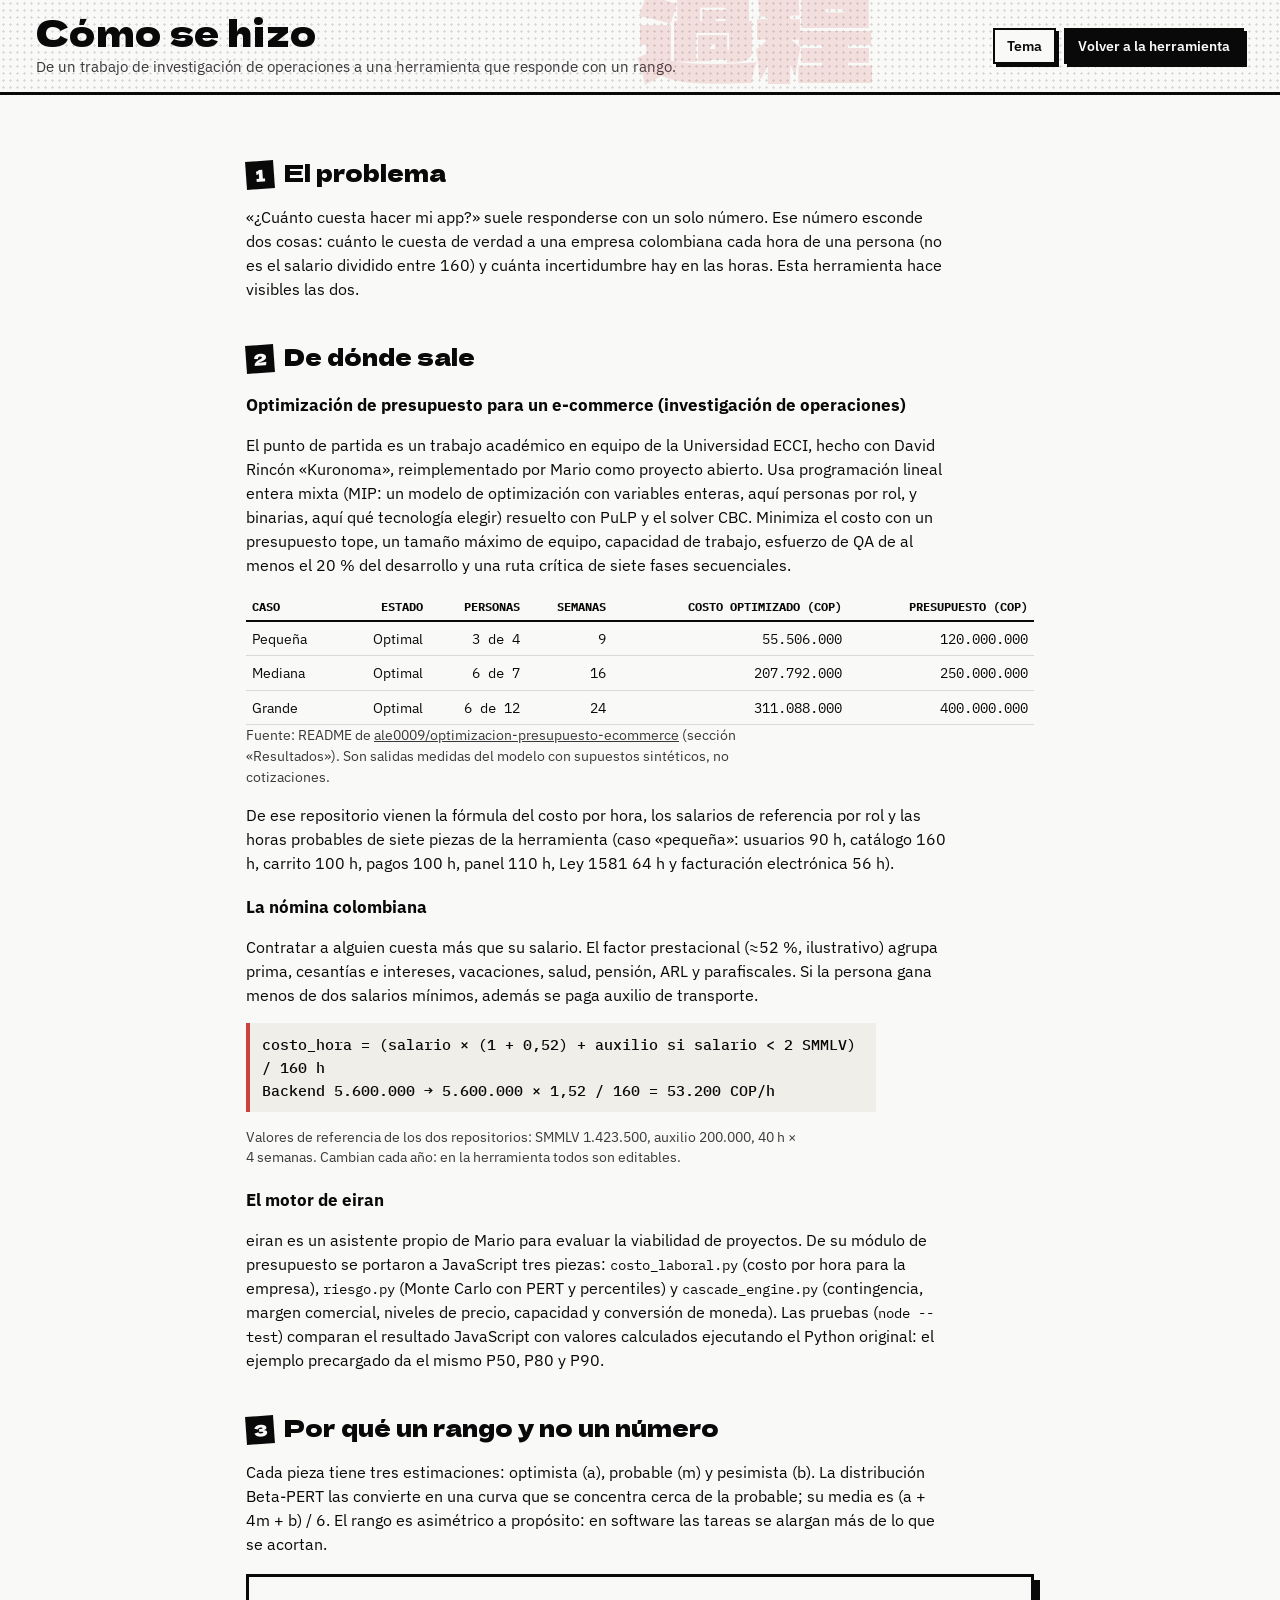
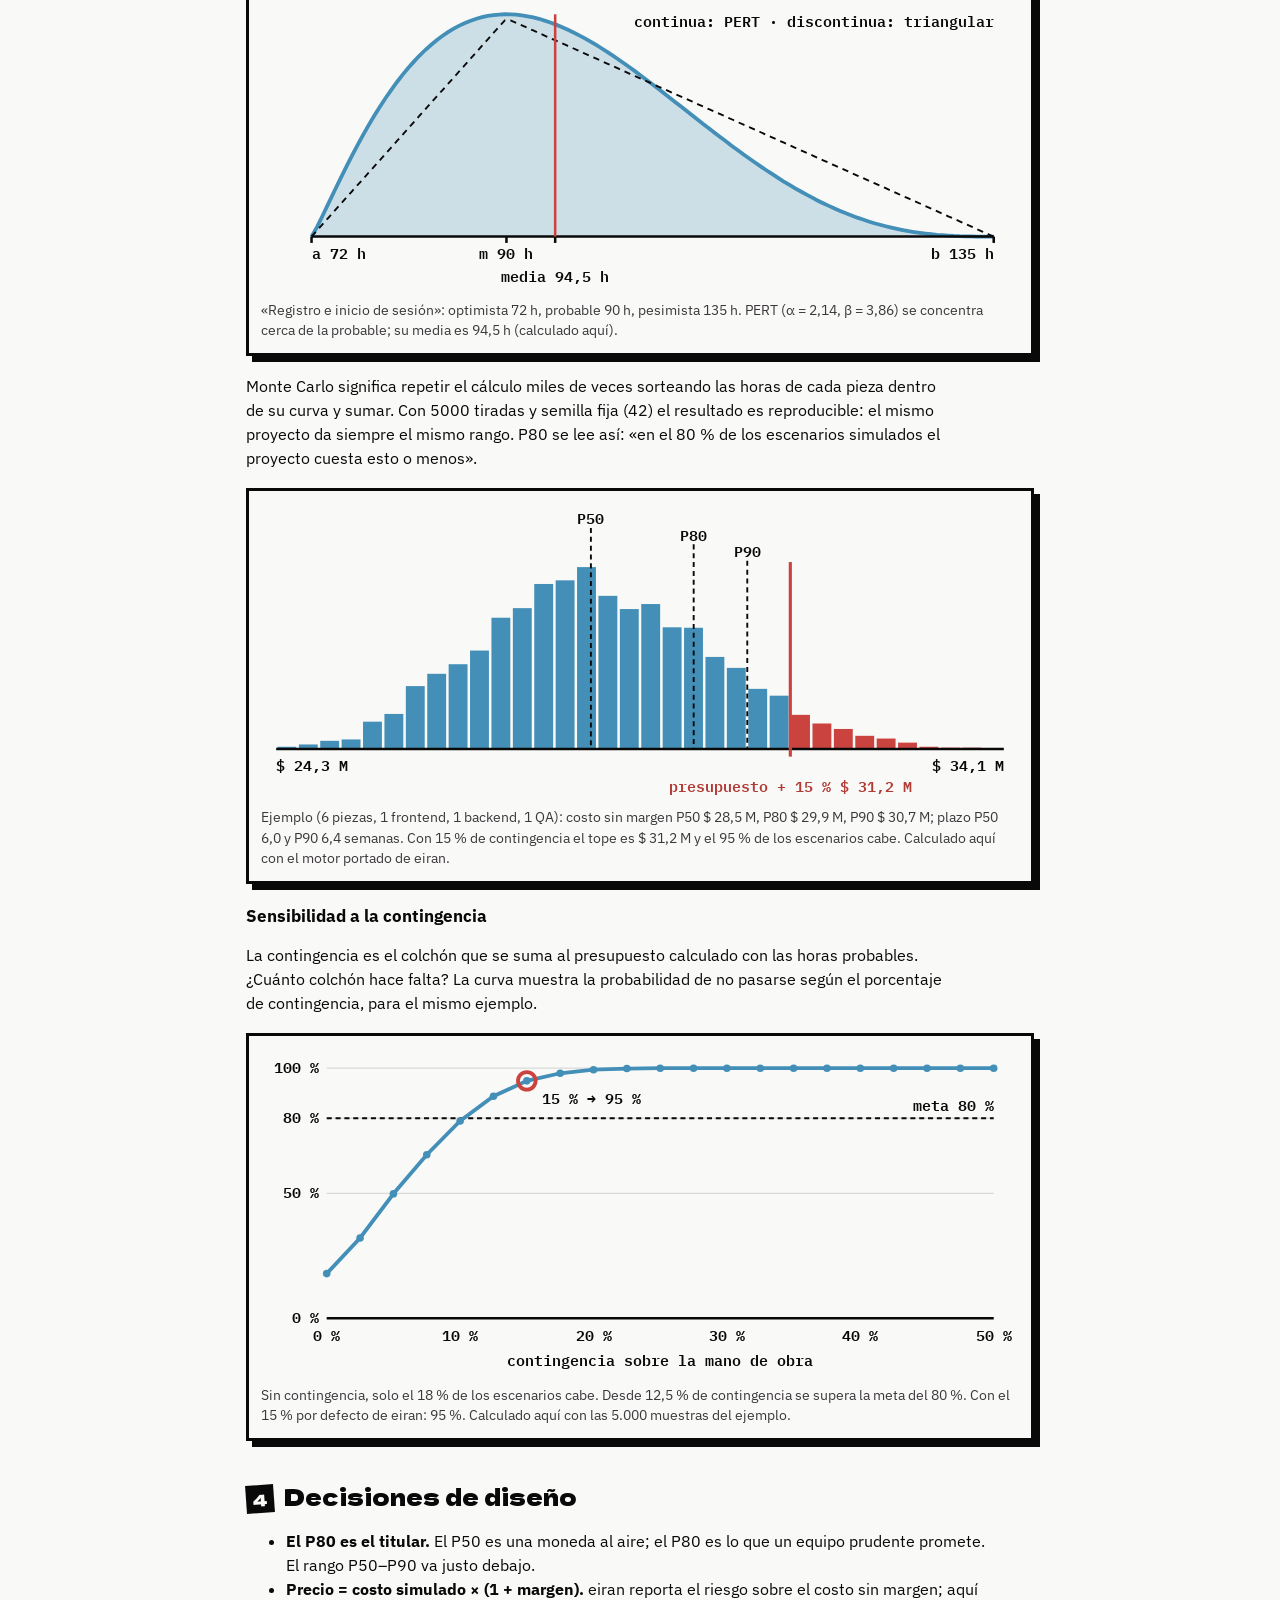
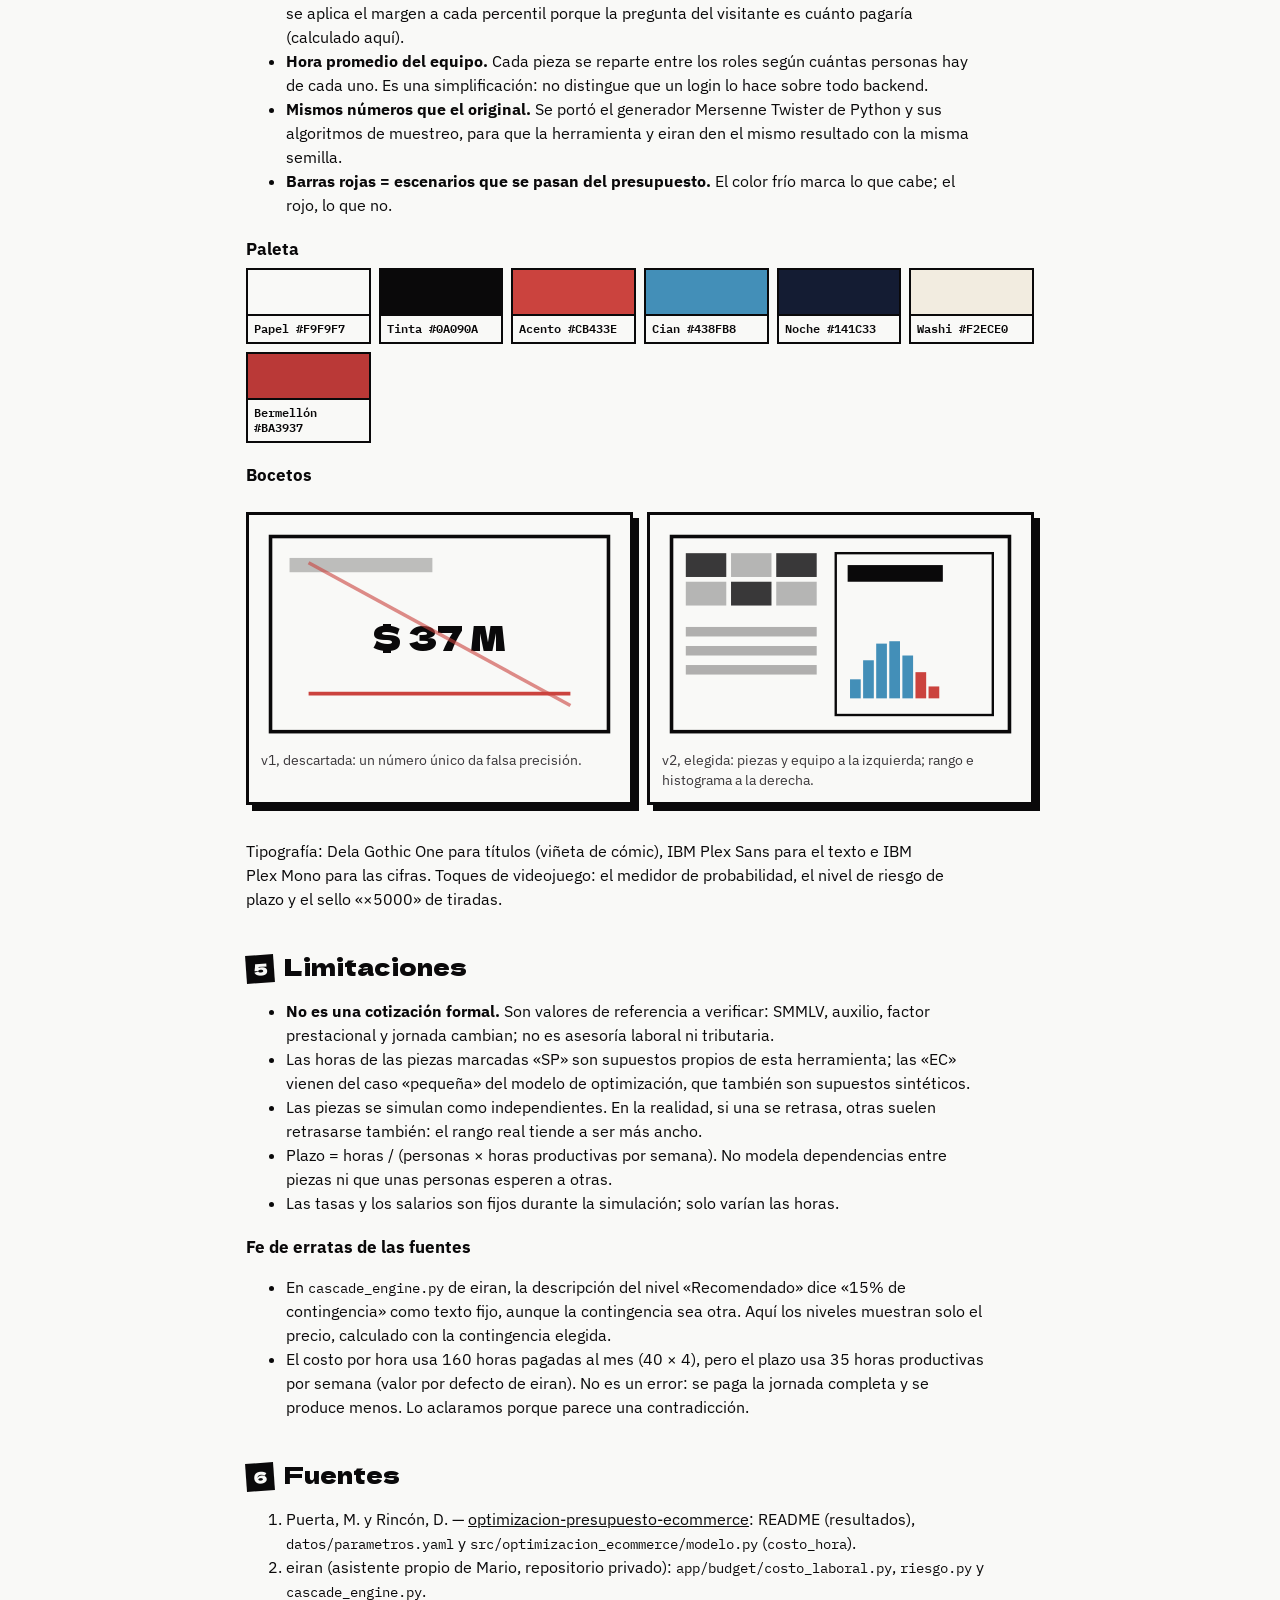
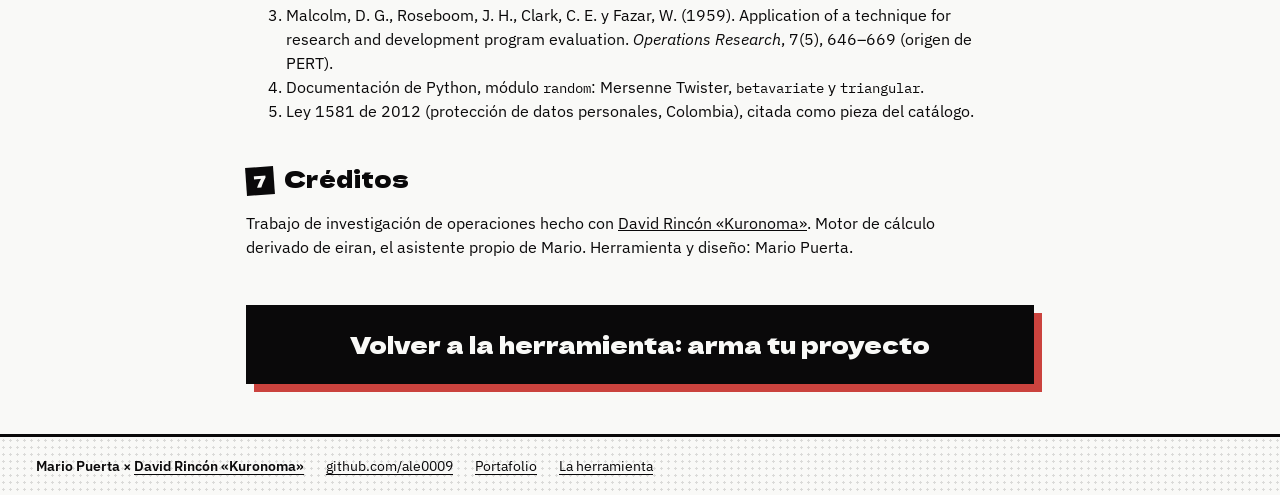
==== proceso/index.html @ eedc2498 "Cotizador de software: rango de costo y plazo con Monte Carlo PERT Herramienta estática (/) y página" ====
<!doctype html>
<html lang="es">
<head>
  <meta charset="utf-8">
  <meta name="viewport" content="width=device-width, initial-scale=1">
  <title>Cómo se hizo · ¿Cuánto cuesta tu software?</title>
  <meta name="description" content="El proceso detrás del cotizador: optimización de presupuesto con PuLP, nómina colombiana, Monte Carlo con PERT, decisiones de diseño y limitaciones.">
  <meta name="color-scheme" content="light dark">
  <link rel="icon" href="data:image/svg+xml,%3Csvg xmlns='http://www.w3.org/2000/svg' viewBox='0 0 32 32'%3E%3Crect width='32' height='32' fill='%230A090A'/%3E%3Ctext x='16' y='24' font-size='22' text-anchor='middle' fill='%23CB433E' font-family='sans-serif'%3E%24%3C/text%3E%3C/svg%3E">
  <link rel="preconnect" href="https://fonts.googleapis.com">
  <link rel="preconnect" href="https://fonts.gstatic.com" crossorigin>
  <link href="https://fonts.googleapis.com/css2?family=Dela+Gothic+One&family=IBM+Plex+Mono:wght@400;500;600;700&family=IBM+Plex+Sans:wght@400;600;700&display=swap" rel="stylesheet">
  <link rel="stylesheet" href="../css/estilo.css">
  <script>
    try { const t = localStorage.getItem('cotizador-tema'); if (t) document.documentElement.dataset.theme = t; } catch (e) {}
  </script>
</head>
<body>
  <header class="cabecera trama">
    <span class="kanji" aria-hidden="true">過程</span>
    <div class="marca">
      <h1>Cómo se hizo</h1>
      <p>De un trabajo de investigación de operaciones a una herramienta que responde con un rango.</p>
    </div>
    <div class="acciones">
      <button type="button" class="boton" id="tema" aria-label="Cambiar tema claro u oscuro">Tema</button>
      <a class="boton primario" href="../">Volver a la herramienta</a>
    </div>
  </header>

  <main class="lectura">
    <section aria-labelledby="h-problema">
      <h2 id="h-problema"><span class="paso-num">1</span> El problema</h2>
      <p>«¿Cuánto cuesta hacer mi app?» suele responderse con un solo número. Ese número esconde dos cosas: cuánto le cuesta de verdad a una empresa colombiana cada hora de una persona (no es el salario dividido entre 160) y cuánta incertidumbre hay en las horas. Esta herramienta hace visibles las dos.</p>
    </section>

    <section aria-labelledby="h-origen">
      <h2 id="h-origen"><span class="paso-num">2</span> De dónde sale</h2>
      <h3>Optimización de presupuesto para un e-commerce (investigación de operaciones)</h3>
      <p>El punto de partida es un trabajo académico en equipo de la Universidad ECCI, hecho con David Rincón «Kuronoma», reimplementado por Mario como proyecto abierto. Usa programación lineal entera mixta (MIP: un modelo de optimización con variables enteras, aquí personas por rol, y binarias, aquí qué tecnología elegir) resuelto con PuLP y el solver CBC. Minimiza el costo con un presupuesto tope, un tamaño máximo de equipo, capacidad de trabajo, esfuerzo de QA de al menos el 20 % del desarrollo y una ruta crítica de siete fases secuenciales.</p>
      <div class="tabla-scroll">
        <table class="cifras">
          <caption class="solo-lector">Resultados del modelo de optimización según su README</caption>
          <thead><tr><th scope="col">Caso</th><th scope="col">Estado</th><th scope="col">Personas</th><th scope="col">Semanas</th><th scope="col">Costo optimizado (COP)</th><th scope="col">Presupuesto (COP)</th></tr></thead>
          <tbody>
            <tr><td>Pequeña</td><td>Optimal</td><td class="num">3 de 4</td><td class="num">9</td><td class="num">55.506.000</td><td class="num">120.000.000</td></tr>
            <tr><td>Mediana</td><td>Optimal</td><td class="num">6 de 7</td><td class="num">16</td><td class="num">207.792.000</td><td class="num">250.000.000</td></tr>
            <tr><td>Grande</td><td>Optimal</td><td class="num">6 de 12</td><td class="num">24</td><td class="num">311.088.000</td><td class="num">400.000.000</td></tr>
          </tbody>
        </table>
      </div>
      <p class="ayuda">Fuente: README de <a href="https://github.com/ale0009/optimizacion-presupuesto-ecommerce">ale0009/optimizacion-presupuesto-ecommerce</a> (sección «Resultados»). Son salidas medidas del modelo con supuestos sintéticos, no cotizaciones.</p>
      <p>De ese repositorio vienen la fórmula del costo por hora, los salarios de referencia por rol y las horas probables de siete piezas de la herramienta (caso «pequeña»: usuarios 90 h, catálogo 160 h, carrito 100 h, pagos 100 h, panel 110 h, Ley 1581 64 h y facturación electrónica 56 h).</p>

      <h3>La nómina colombiana</h3>
      <p>Contratar a alguien cuesta más que su salario. El factor prestacional (≈52 %, ilustrativo) agrupa prima, cesantías e intereses, vacaciones, salud, pensión, ARL y parafiscales. Si la persona gana menos de dos salarios mínimos, además se paga auxilio de transporte.</p>
      <p class="formula">costo_hora = (salario × (1 + 0,52) + auxilio si salario &lt; 2 SMMLV) / 160 h<br>Backend 5.600.000 → 5.600.000 × 1,52 / 160 = 53.200 COP/h</p>
      <p class="ayuda">Valores de referencia de los dos repositorios: SMMLV 1.423.500, auxilio 200.000, 40 h × 4 semanas. Cambian cada año: en la herramienta todos son editables.</p>

      <h3>El motor de eiran</h3>
      <p>eiran es un asistente propio de Mario para evaluar la viabilidad de proyectos. De su módulo de presupuesto se portaron a JavaScript tres piezas: <code>costo_laboral.py</code> (costo por hora para la empresa), <code>riesgo.py</code> (Monte Carlo con PERT y percentiles) y <code>cascade_engine.py</code> (contingencia, margen comercial, niveles de precio, capacidad y conversión de moneda). Las pruebas (<code>node --test</code>) comparan el resultado JavaScript con valores calculados ejecutando el Python original: el ejemplo precargado da el mismo P50, P80 y P90.</p>
    </section>

    <section aria-labelledby="h-metodo">
      <h2 id="h-metodo"><span class="paso-num">3</span> Por qué un rango y no un número</h2>
      <p>Cada pieza tiene tres estimaciones: optimista (a), probable (m) y pesimista (b). La distribución Beta-PERT las convierte en una curva que se concentra cerca de la probable; su media es (a + 4m + b) / 6. El rango es asimétrico a propósito: en software las tareas se alargan más de lo que se acortan.</p>
      <figure>
        <svg id="g-pert" viewBox="0 0 600 240" role="img" aria-labelledby="g-pert-t g-pert-d"><title id="g-pert-t">Curva PERT y triangular de una pieza</title><desc id="g-pert-d">Curva de probabilidad de las horas de la pieza de registro e inicio de sesión.</desc></svg>
        <figcaption id="c-pert">Una pieza, tres estimaciones, una curva.</figcaption>
      </figure>
      <p>Monte Carlo significa repetir el cálculo miles de veces sorteando las horas de cada pieza dentro de su curva y sumar. Con 5000 tiradas y semilla fija (42) el resultado es reproducible: el mismo proyecto da siempre el mismo rango. P80 se lee así: «en el 80 % de los escenarios simulados el proyecto cuesta esto o menos».</p>
      <figure>
        <svg id="g-histo" class="histo" viewBox="0 0 600 230" role="img" aria-labelledby="g-histo-t g-histo-d"><title id="g-histo-t">Distribución del costo del ejemplo</title><desc id="g-histo-d">Histograma del costo simulado del ejemplo precargado.</desc></svg>
        <figcaption id="c-histo">Costo simulado del ejemplo (tienda en línea pequeña).</figcaption>
      </figure>
      <h3>Sensibilidad a la contingencia</h3>
      <p>La contingencia es el colchón que se suma al presupuesto calculado con las horas probables. ¿Cuánto colchón hace falta? La curva muestra la probabilidad de no pasarse según el porcentaje de contingencia, para el mismo ejemplo.</p>
      <figure>
        <svg id="g-sens" viewBox="0 0 600 260" role="img" aria-labelledby="g-sens-t g-sens-d"><title id="g-sens-t">Probabilidad de no pasarse según la contingencia</title><desc id="g-sens-d">Curva creciente de probabilidad frente al porcentaje de contingencia.</desc></svg>
        <figcaption id="c-sens">Calculado aquí con las muestras del ejemplo.</figcaption>
      </figure>
    </section>

    <section aria-labelledby="h-diseno">
      <h2 id="h-diseno"><span class="paso-num">4</span> Decisiones de diseño</h2>
      <ul>
        <li><strong>El P80 es el titular.</strong> El P50 es una moneda al aire; el P80 es lo que un equipo prudente promete. El rango P50–P90 va justo debajo.</li>
        <li><strong>Precio = costo simulado × (1 + margen).</strong> eiran reporta el riesgo sobre el costo sin margen; aquí se aplica el margen a cada percentil porque la pregunta del visitante es cuánto pagaría (calculado aquí).</li>
        <li><strong>Hora promedio del equipo.</strong> Cada pieza se reparte entre los roles según cuántas personas hay de cada uno. Es una simplificación: no distingue que un login lo hace sobre todo backend.</li>
        <li><strong>Mismos números que el original.</strong> Se portó el generador Mersenne Twister de Python y sus algoritmos de muestreo, para que la herramienta y eiran den el mismo resultado con la misma semilla.</li>
        <li><strong>Barras rojas = escenarios que se pasan del presupuesto.</strong> El color frío marca lo que cabe; el rojo, lo que no.</li>
      </ul>
      <h3>Paleta</h3>
      <div class="paleta">
        <div class="muestra"><span style="background:#F9F9F7"></span><div>Papel #F9F9F7</div></div>
        <div class="muestra"><span style="background:#0A090A"></span><div>Tinta #0A090A</div></div>
        <div class="muestra"><span style="background:#CB433E"></span><div>Acento #CB433E</div></div>
        <div class="muestra"><span style="background:#438FB8"></span><div>Cian #438FB8</div></div>
        <div class="muestra"><span style="background:#141C33"></span><div>Noche #141C33</div></div>
        <div class="muestra"><span style="background:#F2ECE0"></span><div>Washi #F2ECE0</div></div>
        <div class="muestra"><span style="background:#BA3937"></span><div>Bermellón #BA3937</div></div>
      </div>
      <h3>Bocetos</h3>
      <div class="bocetos">
        <figure>
          <svg viewBox="0 0 300 180" role="img" aria-labelledby="b1"><title id="b1">Versión descartada: un solo número</title>
            <rect x="8" y="8" width="284" height="164" fill="none" stroke="currentColor" stroke-width="3"/>
            <rect x="24" y="26" width="120" height="12" fill="currentColor" opacity=".25"/>
            <text x="150" y="104" text-anchor="middle" style="font:28px var(--titulo)">$ 37 M</text>
            <line x1="40" y1="140" x2="260" y2="140" stroke="#CB433E" stroke-width="3"/>
            <line x1="40" y1="30" x2="260" y2="150" stroke="#CB433E" stroke-width="3" opacity=".6"/>
          </svg>
          <figcaption>v1, descartada: un número único da falsa precisión.</figcaption>
        </figure>
        <figure>
          <svg viewBox="0 0 300 180" role="img" aria-labelledby="b2"><title id="b2">Versión elegida: piezas, equipo y rango</title>
            <rect x="8" y="8" width="284" height="164" fill="none" stroke="currentColor" stroke-width="3"/>
            <g fill="currentColor" opacity=".8"><rect x="20" y="22" width="34" height="20"/><rect x="58" y="22" width="34" height="20" opacity=".35"/><rect x="96" y="22" width="34" height="20"/><rect x="20" y="46" width="34" height="20" opacity=".35"/><rect x="58" y="46" width="34" height="20"/><rect x="96" y="46" width="34" height="20" opacity=".35"/></g>
            <g fill="currentColor" opacity=".3"><rect x="20" y="84" width="110" height="8"/><rect x="20" y="100" width="110" height="8"/><rect x="20" y="116" width="110" height="8"/></g>
            <rect x="146" y="22" width="132" height="136" fill="none" stroke="currentColor" stroke-width="2"/>
            <rect x="156" y="32" width="80" height="14" fill="currentColor"/>
            <g fill="#438FB8"><rect x="158" y="128" width="9" height="16"/><rect x="169" y="112" width="9" height="32"/><rect x="180" y="98" width="9" height="46"/><rect x="191" y="96" width="9" height="48"/><rect x="202" y="108" width="9" height="36"/></g>
            <g fill="#CB433E"><rect x="213" y="122" width="9" height="22"/><rect x="224" y="134" width="9" height="10"/></g>
          </svg>
          <figcaption>v2, elegida: piezas y equipo a la izquierda; rango e histograma a la derecha.</figcaption>
        </figure>
      </div>
      <p>Tipografía: Dela Gothic One para títulos (viñeta de cómic), IBM Plex Sans para el texto e IBM Plex Mono para las cifras. Toques de videojuego: el medidor de probabilidad, el nivel de riesgo de plazo y el sello «×5000» de tiradas.</p>
    </section>

    <section aria-labelledby="h-limites">
      <h2 id="h-limites"><span class="paso-num">5</span> Limitaciones</h2>
      <ul>
        <li><strong>No es una cotización formal.</strong> Son valores de referencia a verificar: SMMLV, auxilio, factor prestacional y jornada cambian; no es asesoría laboral ni tributaria.</li>
        <li>Las horas de las piezas marcadas «SP» son supuestos propios de esta herramienta; las «EC» vienen del caso «pequeña» del modelo de optimización, que también son supuestos sintéticos.</li>
        <li>Las piezas se simulan como independientes. En la realidad, si una se retrasa, otras suelen retrasarse también: el rango real tiende a ser más ancho.</li>
        <li>Plazo = horas / (personas × horas productivas por semana). No modela dependencias entre piezas ni que unas personas esperen a otras.</li>
        <li>Las tasas y los salarios son fijos durante la simulación; solo varían las horas.</li>
      </ul>
      <h3>Fe de erratas de las fuentes</h3>
      <ul>
        <li>En <code>cascade_engine.py</code> de eiran, la descripción del nivel «Recomendado» dice «15% de contingencia» como texto fijo, aunque la contingencia sea otra. Aquí los niveles muestran solo el precio, calculado con la contingencia elegida.</li>
        <li>El costo por hora usa 160 horas pagadas al mes (40 × 4), pero el plazo usa 35 horas productivas por semana (valor por defecto de eiran). No es un error: se paga la jornada completa y se produce menos. Lo aclaramos porque parece una contradicción.</li>
      </ul>
    </section>

    <section aria-labelledby="h-fuentes">
      <h2 id="h-fuentes"><span class="paso-num">6</span> Fuentes</h2>
      <ol>
        <li>Puerta, M. y Rincón, D. — <a href="https://github.com/ale0009/optimizacion-presupuesto-ecommerce">optimizacion-presupuesto-ecommerce</a>: README (resultados), <code>datos/parametros.yaml</code> y <code>src/optimizacion_ecommerce/modelo.py</code> (<code>costo_hora</code>).</li>
        <li>eiran (asistente propio de Mario, repositorio privado): <code>app/budget/costo_laboral.py</code>, <code>riesgo.py</code> y <code>cascade_engine.py</code>.</li>
        <li>Malcolm, D. G., Roseboom, J. H., Clark, C. E. y Fazar, W. (1959). Application of a technique for research and development program evaluation. <em>Operations Research</em>, 7(5), 646–669 (origen de PERT).</li>
        <li>Documentación de Python, módulo <code>random</code>: Mersenne Twister, <code>betavariate</code> y <code>triangular</code>.</li>
        <li>Ley 1581 de 2012 (protección de datos personales, Colombia), citada como pieza del catálogo.</li>
      </ol>
    </section>

    <section aria-labelledby="h-creditos">
      <h2 id="h-creditos"><span class="paso-num">7</span> Créditos</h2>
      <p>Trabajo de investigación de operaciones hecho con <a href="https://www.linkedin.com/in/davidalexanderrinconcorredorkuronoma/">David Rincón «Kuronoma»</a>. Motor de cálculo derivado de eiran, el asistente propio de Mario. Herramienta y diseño: Mario Puerta.</p>
    </section>

    <a class="volver" href="../">Volver a la herramienta: arma tu proyecto</a>
  </main>

  <footer class="pie trama">
    <span class="creditos">Mario Puerta × <a href="https://www.linkedin.com/in/davidalexanderrinconcorredorkuronoma/" rel="noopener">David Rincón «Kuronoma»</a></span>
    <a href="https://github.com/ale0009" rel="noopener">github.com/ale0009</a>
    <a href="#">Portafolio</a>
    <a href="../">La herramienta</a>
  </footer>
  <script type="module" src="../js/proceso.js"></script>
</body>
</html>
---- css/estilo.css ----
/* Línea «Tinta y trama» (claro) y Jisseki (oscuro). Sin dependencias. */
:root {
  --papel: #F9F9F7;
  --papel-2: #EFEEE9;
  --tinta: #0A090A;
  --tinta-suave: #3B383B;
  --acento: #CB433E;
  --acento-texto: #B23A35;
  --frio: #438FB8;
  --frio-texto: #2C6F94;
  --trama: rgba(10, 9, 10, 0.13);
  --sombra: #0A090A;
  --borde: 3px solid var(--tinta);
  --titulo: 'Dela Gothic One', 'Bangers', system-ui, sans-serif;
  --texto: 'IBM Plex Sans', 'Atkinson Hyperlegible', system-ui, sans-serif;
  --mono: 'IBM Plex Mono', ui-monospace, monospace;
  color-scheme: light;
}
@media (prefers-color-scheme: dark) {
  :root:not([data-theme="light"]) {
    --papel: #141C33; --papel-2: #1D2744; --tinta: #F2ECE0; --tinta-suave: #CFC8BA;
    --acento: #BA3937; --acento-texto: #F08A84; --frio: #6FB0D6; --frio-texto: #8CC4E4;
    --trama: rgba(242, 236, 224, 0.10); --sombra: #05080F; color-scheme: dark;
  }
}
:root[data-theme="dark"] {
  --papel: #141C33; --papel-2: #1D2744; --tinta: #F2ECE0; --tinta-suave: #CFC8BA;
  --acento: #BA3937; --acento-texto: #F08A84; --frio: #6FB0D6; --frio-texto: #8CC4E4;
  --trama: rgba(242, 236, 224, 0.10); --sombra: #05080F; color-scheme: dark;
}

* { box-sizing: border-box; }
html { -webkit-text-size-adjust: 100%; }
body {
  margin: 0; background: var(--papel); color: var(--tinta);
  font: 16px/1.5 var(--texto); overflow-x: hidden;
}
a { color: inherit; }
:focus-visible { outline: 3px solid var(--frio); outline-offset: 2px; }
.solo-lector { position: absolute; width: 1px; height: 1px; overflow: hidden; clip: rect(0 0 0 0); white-space: nowrap; }
.mono, .num { font-family: var(--mono); font-variant-numeric: tabular-nums; }
.trama { background-image: radial-gradient(var(--trama) 1.2px, transparent 1.3px); background-size: 7px 7px; }

/* ---------- Cabecera ---------- */
.cabecera {
  position: relative; display: flex; flex-wrap: wrap; align-items: center; gap: 10px 20px;
  padding: 14px clamp(16px, 3vw, 36px); border-bottom: var(--borde); overflow: hidden;
}
.kanji {
  position: absolute; right: 32%; top: -28px; font: 120px/1 var(--titulo);
  color: var(--acento); opacity: .14; pointer-events: none; user-select: none; letter-spacing: -4px;
}
.marca h1 { margin: 0; font: clamp(1.45rem, 3.2vw, 2.2rem)/1.05 var(--titulo); letter-spacing: .01em; }
.marca p { margin: 4px 0 0; color: var(--tinta-suave); font-size: .95rem; }
.cabecera .acciones { margin-left: auto; display: flex; flex-wrap: wrap; gap: 8px; align-items: center; position: relative; }

.boton, .chip-moneda button, .paso button {
  font: 600 .9rem/1 var(--texto); color: var(--tinta); background: var(--papel);
  border: 2px solid var(--tinta); border-radius: 0; padding: 9px 12px; cursor: pointer;
  box-shadow: 3px 3px 0 var(--sombra); text-decoration: none; display: inline-flex; align-items: center; gap: 6px;
}
.boton:hover { transform: translate(-1px, -1px); box-shadow: 4px 4px 0 var(--sombra); }
.boton:active { transform: translate(2px, 2px); box-shadow: 1px 1px 0 var(--sombra); }
.boton.primario { background: var(--tinta); color: var(--papel); }
.chip-moneda { display: inline-flex; border: 2px solid var(--tinta); box-shadow: 3px 3px 0 var(--sombra); }
.chip-moneda button { border: 0; box-shadow: none; padding: 9px 11px; font-family: var(--mono); }
.chip-moneda button[aria-pressed="true"] { background: var(--tinta); color: var(--papel); }
.trm { display: inline-flex; align-items: center; gap: 6px; font-size: .85rem; }
.trm input { width: 6.2em; }

input[type="number"], select {
  font: 500 .95rem var(--mono); color: var(--tinta); background: var(--papel);
  border: 2px solid var(--tinta); border-radius: 0; padding: 6px 8px; min-width: 0;
}

/* ---------- Mesa de trabajo ---------- */
.mesa {
  display: grid; gap: 22px; padding: 18px clamp(16px, 3vw, 36px) 28px;
  grid-template-columns: minmax(0, 1.25fr) minmax(0, 1fr); align-items: start;
}
.col-izq { display: grid; gap: 22px; min-width: 0; }
.panel {
  border: var(--borde); background: var(--papel); box-shadow: 6px 6px 0 var(--sombra);
  padding: 14px 16px 16px; min-width: 0; position: relative;
}
.panel > h2, .panel summary h2 {
  display: flex; align-items: baseline; gap: 10px; flex-wrap: wrap;
  margin: 0 0 10px; font: 1.12rem/1.2 var(--titulo); letter-spacing: .02em;
}
.paso-num {
  display: inline-grid; place-items: center; width: 28px; height: 28px; background: var(--tinta); color: var(--papel);
  font: 1rem/1 var(--titulo); flex: none; transform: rotate(-4deg);
}
.sello {
  font: 700 .72rem/1 var(--mono); letter-spacing: .06em; text-transform: uppercase;
  border: 2px solid var(--acento); color: var(--acento-texto); padding: 4px 6px; transform: rotate(-2deg);
}
.sello.frio { border-color: var(--frio); color: var(--frio-texto); }
.ayuda { font-size: .86rem; color: var(--tinta-suave); margin: 0 0 10px; }

/* Piezas */
.piezas-grid { display: grid; grid-template-columns: repeat(auto-fill, minmax(132px, 1fr)); gap: 8px; }
.pieza {
  text-align: left; font: 600 .9rem/1.2 var(--texto); color: var(--tinta); background: var(--papel);
  border: 2px solid var(--tinta); padding: 8px 9px 7px; cursor: pointer; min-height: 56px;
  display: grid; gap: 3px; position: relative;
}
.pieza .h { font: 500 .76rem/1 var(--mono); color: var(--tinta-suave); }
.pieza[aria-pressed="true"] { background: var(--tinta); color: var(--papel); box-shadow: 3px 3px 0 var(--acento); }
.pieza[aria-pressed="true"] .h { color: var(--papel); opacity: .85; }
.pieza[aria-pressed="true"]::after {
  content: ''; position: absolute; top: 6px; right: 6px; width: 9px; height: 9px; background: var(--acento);
}
.pieza:hover { transform: translate(-1px, -1px); }
.fila-acciones { display: flex; gap: 8px; flex-wrap: wrap; margin-top: 12px; align-items: center; }

details.ajuste { margin-top: 12px; border-top: 2px dashed var(--tinta); padding-top: 8px; }
details summary { cursor: pointer; font-weight: 600; }
.supuestos summary { display: flex; align-items: center; gap: 8px; list-style: none; }
.supuestos summary::-webkit-details-marker { display: none; }
.supuestos summary h2 { margin: 0 !important; }
.supuestos summary::after { content: '+'; margin-left: auto; font: 1.4rem/1 var(--mono); }
.supuestos[open] summary::after { content: '−'; }
.tabla { width: 100%; border-collapse: collapse; font-size: .88rem; }
.tabla th, .tabla td { padding: 5px 6px; border-bottom: 1px solid var(--trama); text-align: right; vertical-align: middle; }
.tabla th:first-child, .tabla td:first-child { text-align: left; }
.tabla thead th { font: 700 .72rem/1.2 var(--mono); text-transform: uppercase; letter-spacing: .04em; border-bottom: 2px solid var(--tinta); }
.tabla input { width: 4.6em; padding: 4px 5px; font-size: .85rem; }
.tabla tfoot td { border-top: 2px solid var(--tinta); font-weight: 700; }
.origen { font: 600 .66rem/1 var(--mono); padding: 2px 4px; border: 1px solid currentColor; margin-left: 4px; white-space: nowrap; }
.origen.eco { color: var(--frio-texto); }
.origen.propio { color: var(--acento-texto); }
.tabla-scroll { overflow-x: auto; }
.tabla td.num { white-space: nowrap; }

/* Equipo */
.equipo-lista { display: grid; gap: 6px; }
.rol {
  display: grid; grid-template-columns: minmax(90px, 1.1fr) minmax(110px, 1fr) auto minmax(78px, .7fr);
  gap: 8px; align-items: center; padding: 6px 0; border-bottom: 1px solid var(--trama);
}
.rol .nombre { font-weight: 600; font-size: .92rem; }
.rol label.sal { display: grid; gap: 2px; font-size: .7rem; color: var(--tinta-suave); }
.rol label.sal input { width: 100%; }
.paso { display: inline-flex; align-items: center; }
.paso button { padding: 6px 10px; box-shadow: none; font-family: var(--mono); min-width: 34px; justify-content: center; }
.paso output { min-width: 2.2em; text-align: center; font: 700 1rem var(--mono); }
.rol .ch { text-align: right; font: 500 .8rem/1.25 var(--mono); }
.rol .ch small { display: block; color: var(--tinta-suave); font-size: .68rem; }
.rol.inactivo .nombre, .rol.inactivo .ch { opacity: .55; }

/* ---------- Resultado (HUD) ---------- */
.resultado { position: sticky; top: 14px; }
.hud-precio { display: grid; gap: 4px; margin-bottom: 14px; }
.hud-etiqueta { display: block; font: 700 .74rem/1.2 var(--mono); text-transform: uppercase; letter-spacing: .06em; color: var(--tinta-suave); }
.hud-grande { font: clamp(2rem, 4.6vw, 3rem)/1 var(--titulo); letter-spacing: -.01em; word-break: break-word; }
.hud-rango { font: 500 .95rem/1.3 var(--mono); }
.hud-rango b { color: var(--acento-texto); }
.hud-fila { display: grid; grid-template-columns: repeat(3, minmax(0, 1fr)); gap: 8px; margin: 10px 0; }
.hud-caja { border: 2px solid var(--tinta); padding: 7px 8px; min-width: 0; }
.hud-caja .v { font: 700 1.15rem/1.15 var(--mono); }
.hud-caja .e { font: 600 .68rem/1.2 var(--mono); text-transform: uppercase; color: var(--tinta-suave); letter-spacing: .04em; }
.medidor { margin: 10px 0 4px; }
.medidor .barra { height: 14px; border: 2px solid var(--tinta); background: var(--papel-2); position: relative; overflow: hidden; }
.medidor .relleno { position: absolute; inset: 0 auto 0 0; background: var(--frio); width: 0; transition: width .5s cubic-bezier(.2,.8,.2,1); }
.medidor .marca80 { position: absolute; top: -2px; bottom: -2px; left: 80%; width: 2px; background: var(--tinta); }
.medidor p { margin: 4px 0 0; font-size: .84rem; }
.nivel { font: 700 .72rem/1 var(--mono); padding: 3px 6px; background: var(--tinta); color: var(--papel); }

.histo { width: 100%; height: auto; display: block; margin-top: 6px; overflow: visible; }
.histo .barra { fill: var(--frio); transform-box: fill-box; transform-origin: 50% 100%; transition: transform .55s cubic-bezier(.2,.8,.2,1), fill .3s; }
.histo .barra.sobre { fill: var(--acento); }
.histo .eje { stroke: var(--tinta); stroke-width: 2; }
.histo .linea-p { stroke: var(--tinta); stroke-width: 1.5; stroke-dasharray: 4 3; }
.histo .linea-tope { stroke: var(--acento); stroke-width: 2.5; }
.histo text { fill: var(--tinta); font: 600 11px var(--mono); }
.histo .t-tope { fill: var(--acento-texto); }
.leyenda { display: flex; flex-wrap: wrap; gap: 6px 14px; font-size: .78rem; margin-top: 4px; color: var(--tinta-suave); }
.leyenda i { display: inline-block; width: 11px; height: 11px; margin-right: 4px; vertical-align: -1px; }
.onoma {
  position: absolute; right: 12px; top: -14px; background: var(--papel); border: 2px solid var(--tinta);
  font: 1rem/1 var(--titulo); padding: 5px 8px; transform: rotate(3deg); letter-spacing: .04em;
}
.onoma.pulso { animation: pulso .45s ease-out; }
@keyframes pulso { 0% { transform: rotate(3deg) scale(1.25); } 100% { transform: rotate(3deg) scale(1); } }
.error { border: 2px solid var(--acento); color: var(--acento-texto); padding: 10px; font-weight: 600; }
.desglose { margin-top: 12px; }
.desglose h3 { font: 700 .78rem/1.2 var(--mono); text-transform: uppercase; letter-spacing: .05em; margin: 14px 0 4px; }
.aviso-legal { font-size: .78rem; color: var(--tinta-suave); margin: 10px 0 0; }

/* Supuestos */
.supuestos .rejilla { display: grid; grid-template-columns: repeat(auto-fill, minmax(190px, 1fr)); gap: 10px 14px; margin-top: 10px; }
.supuestos label { display: grid; gap: 3px; font-size: .8rem; color: var(--tinta-suave); }
.supuestos label input, .supuestos label select { width: 100%; color: var(--tinta); }

/* Barra fija para móvil */
.mini-hud { display: none; }

/* ---------- Pie ---------- */
.pie {
  border-top: var(--borde); padding: 18px clamp(16px, 3vw, 36px); display: flex; flex-wrap: wrap;
  gap: 8px 22px; align-items: center; font-size: .9rem;
}
.pie .creditos { font-weight: 600; }
.pie a { text-underline-offset: 3px; }

/* ---------- Proceso ---------- */
.lectura { max-width: 860px; margin: 0 auto; padding: 22px clamp(16px, 3vw, 36px) 40px; }
.lectura h2 { font: 1.45rem/1.2 var(--titulo); margin: 42px 0 12px; display: flex; gap: 10px; align-items: baseline; }
.lectura h3 { font: 700 1.05rem/1.3 var(--texto); margin: 22px 0 8px; }
.lectura p, .lectura li { max-width: 70ch; }
.lectura code { font-family: var(--mono); font-size: .9em; overflow-wrap: anywhere; }
.lectura figure { margin: 18px 0; border: var(--borde); box-shadow: 6px 6px 0 var(--sombra); padding: 12px; background: var(--papel); }
.lectura figcaption { font-size: .85rem; color: var(--tinta-suave); margin-top: 8px; }
.lectura svg { width: 100%; height: auto; display: block; }
.lectura svg text { fill: var(--tinta); font: 600 12px var(--mono); }
.lectura .formula { font: 500 .95rem/1.5 var(--mono); background: var(--papel-2); border-left: 4px solid var(--acento); padding: 10px 12px; overflow-x: auto; }
.volver {
  display: block; text-align: center; margin: 46px 0 10px; padding: 22px 16px; font: 1.5rem/1.2 var(--titulo);
  background: var(--tinta); color: var(--papel); text-decoration: none; box-shadow: 8px 8px 0 var(--acento); border: var(--borde);
}
.volver:hover { transform: translate(-2px, -2px); }
.paleta { display: grid; grid-template-columns: repeat(auto-fill, minmax(110px, 1fr)); gap: 8px; }
.muestra { border: 2px solid var(--tinta); font: 600 .74rem/1.3 var(--mono); }
.muestra span { display: block; height: 46px; border-bottom: 2px solid var(--tinta); }
.muestra div { padding: 5px 6px; }
.bocetos { display: grid; grid-template-columns: repeat(auto-fit, minmax(240px, 1fr)); gap: 14px; }
.cifras { width: 100%; border-collapse: collapse; font-size: .9rem; }
.cifras th, .cifras td { border-bottom: 1px solid var(--trama); padding: 6px; text-align: right; }
.cifras th:first-child, .cifras td:first-child { text-align: left; }
.cifras thead th { border-bottom: 2px solid var(--tinta); font: 700 .74rem var(--mono); text-transform: uppercase; }

/* ---------- Responsivo ---------- */
@media (max-width: 980px) {
  .mesa { grid-template-columns: minmax(0, 1fr); }
  .resultado { position: relative; top: auto; }
  .mini-hud {
    display: flex; position: sticky; top: 0; z-index: 5; gap: 10px; align-items: center; justify-content: space-between;
    background: var(--tinta); color: var(--papel); padding: 8px 16px; font: 600 .86rem/1.2 var(--mono);
  }
  .mini-hud b { font: 1.05rem/1 var(--titulo); }
  .mini-hud span, .mini-hud a { white-space: nowrap; }
  .mini-hud { font-size: .8rem; gap: 8px; }
  .mini-hud a { color: var(--papel); }
}
@media (max-width: 560px) {
  .kanji { font-size: 84px; top: -14px; right: -6px; }
  .cabecera .acciones { margin-left: 0; }
  .rol { grid-template-columns: minmax(0, 1fr) auto; grid-template-areas: "nombre paso" "sal ch"; row-gap: 4px; }
  .rol .nombre { grid-area: nombre; }
  .rol .paso { grid-area: paso; }
  .rol label.sal { grid-area: sal; }
  .rol .ch { grid-area: ch; }
  .piezas-grid { grid-template-columns: repeat(2, minmax(0, 1fr)); }
  .hud-caja .v { font-size: 1rem; }
  .panel { box-shadow: 4px 4px 0 var(--sombra); }
}
@media (prefers-reduced-motion: reduce) {
  *, *::before, *::after { transition: none !important; animation: none !important; }
}
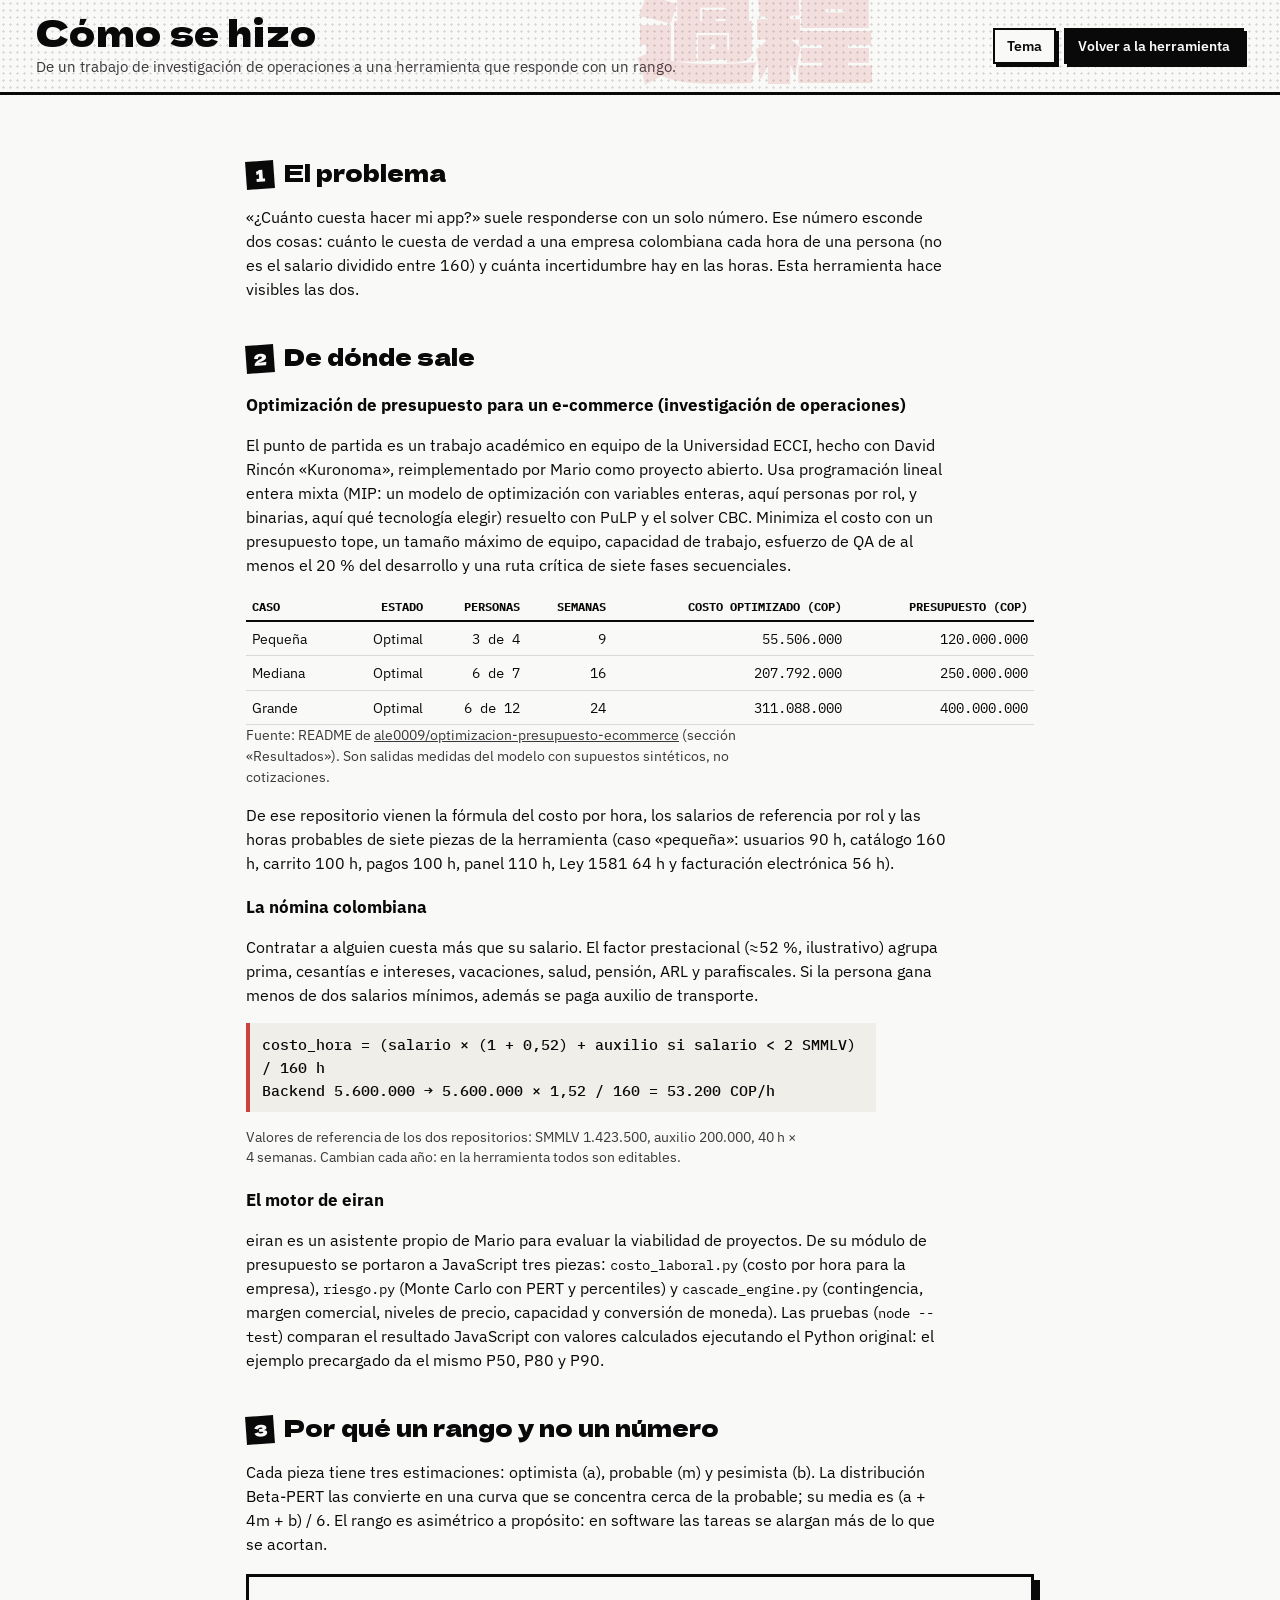
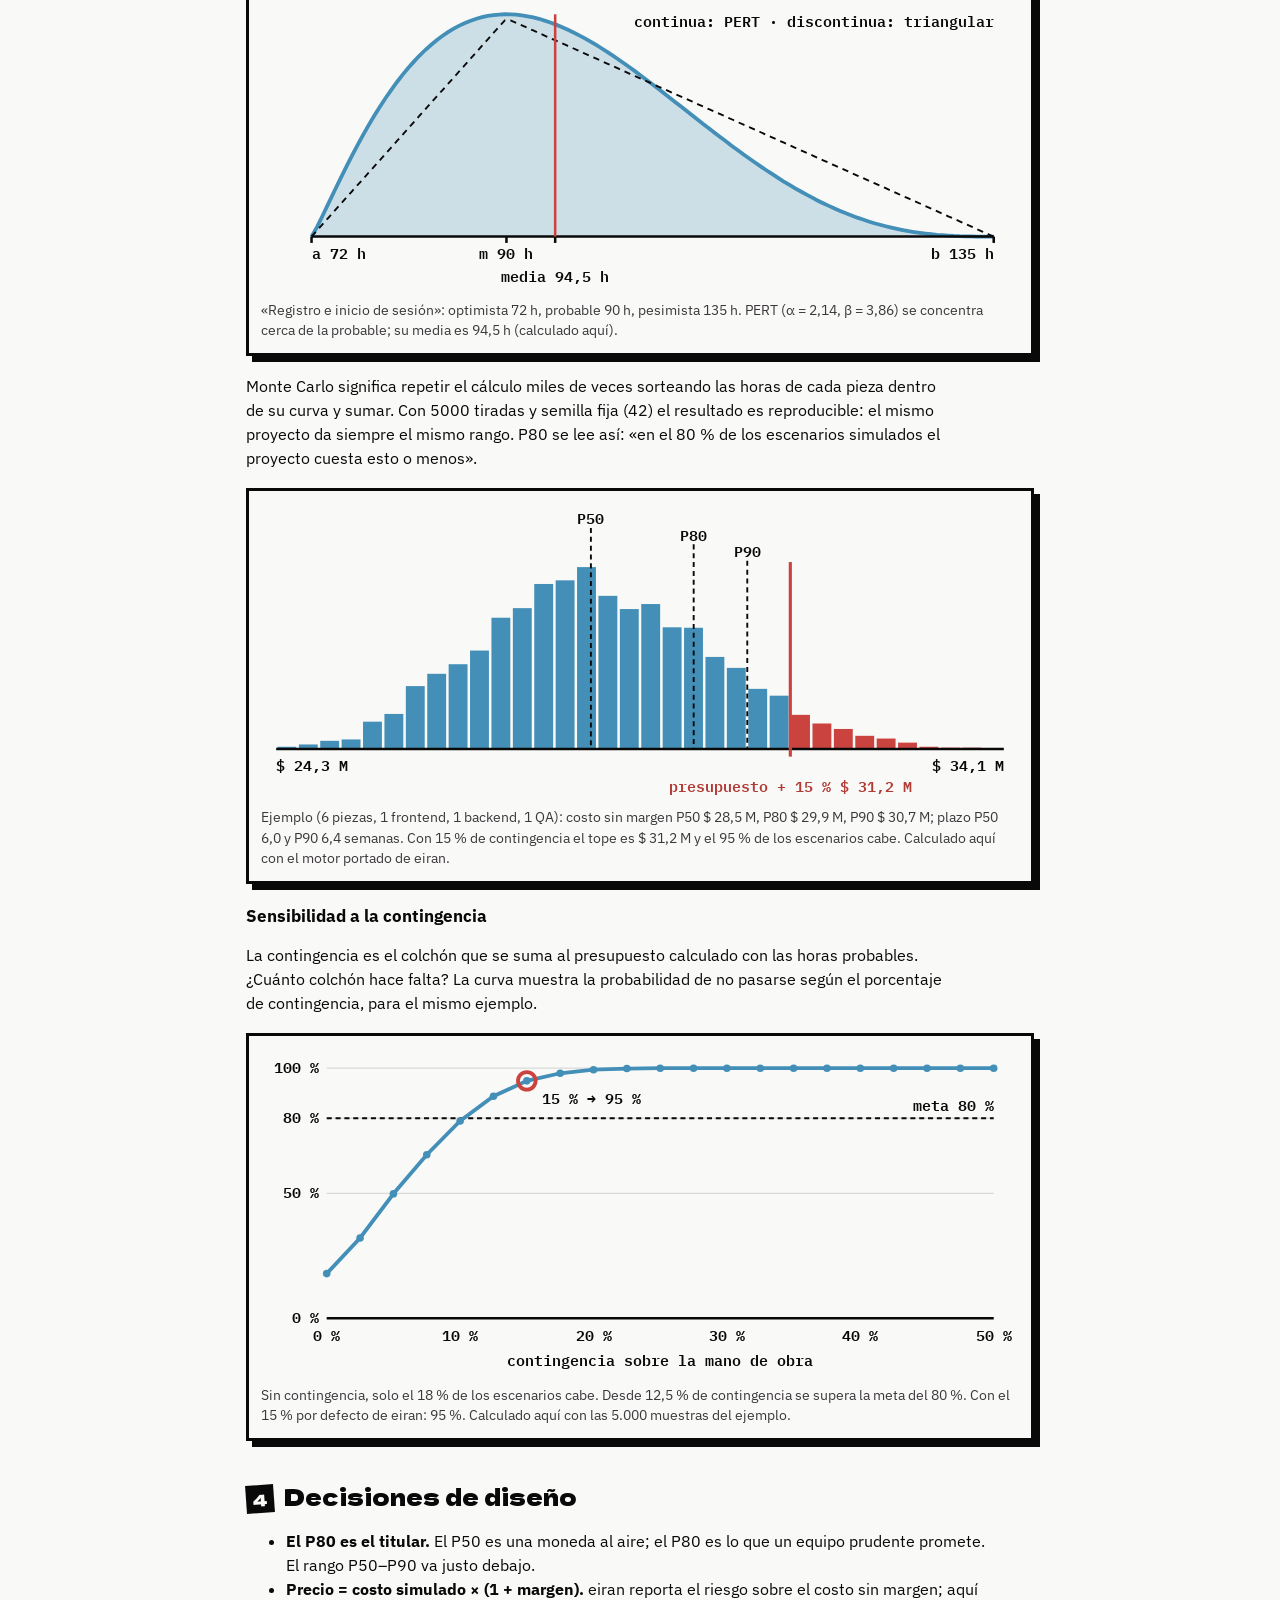
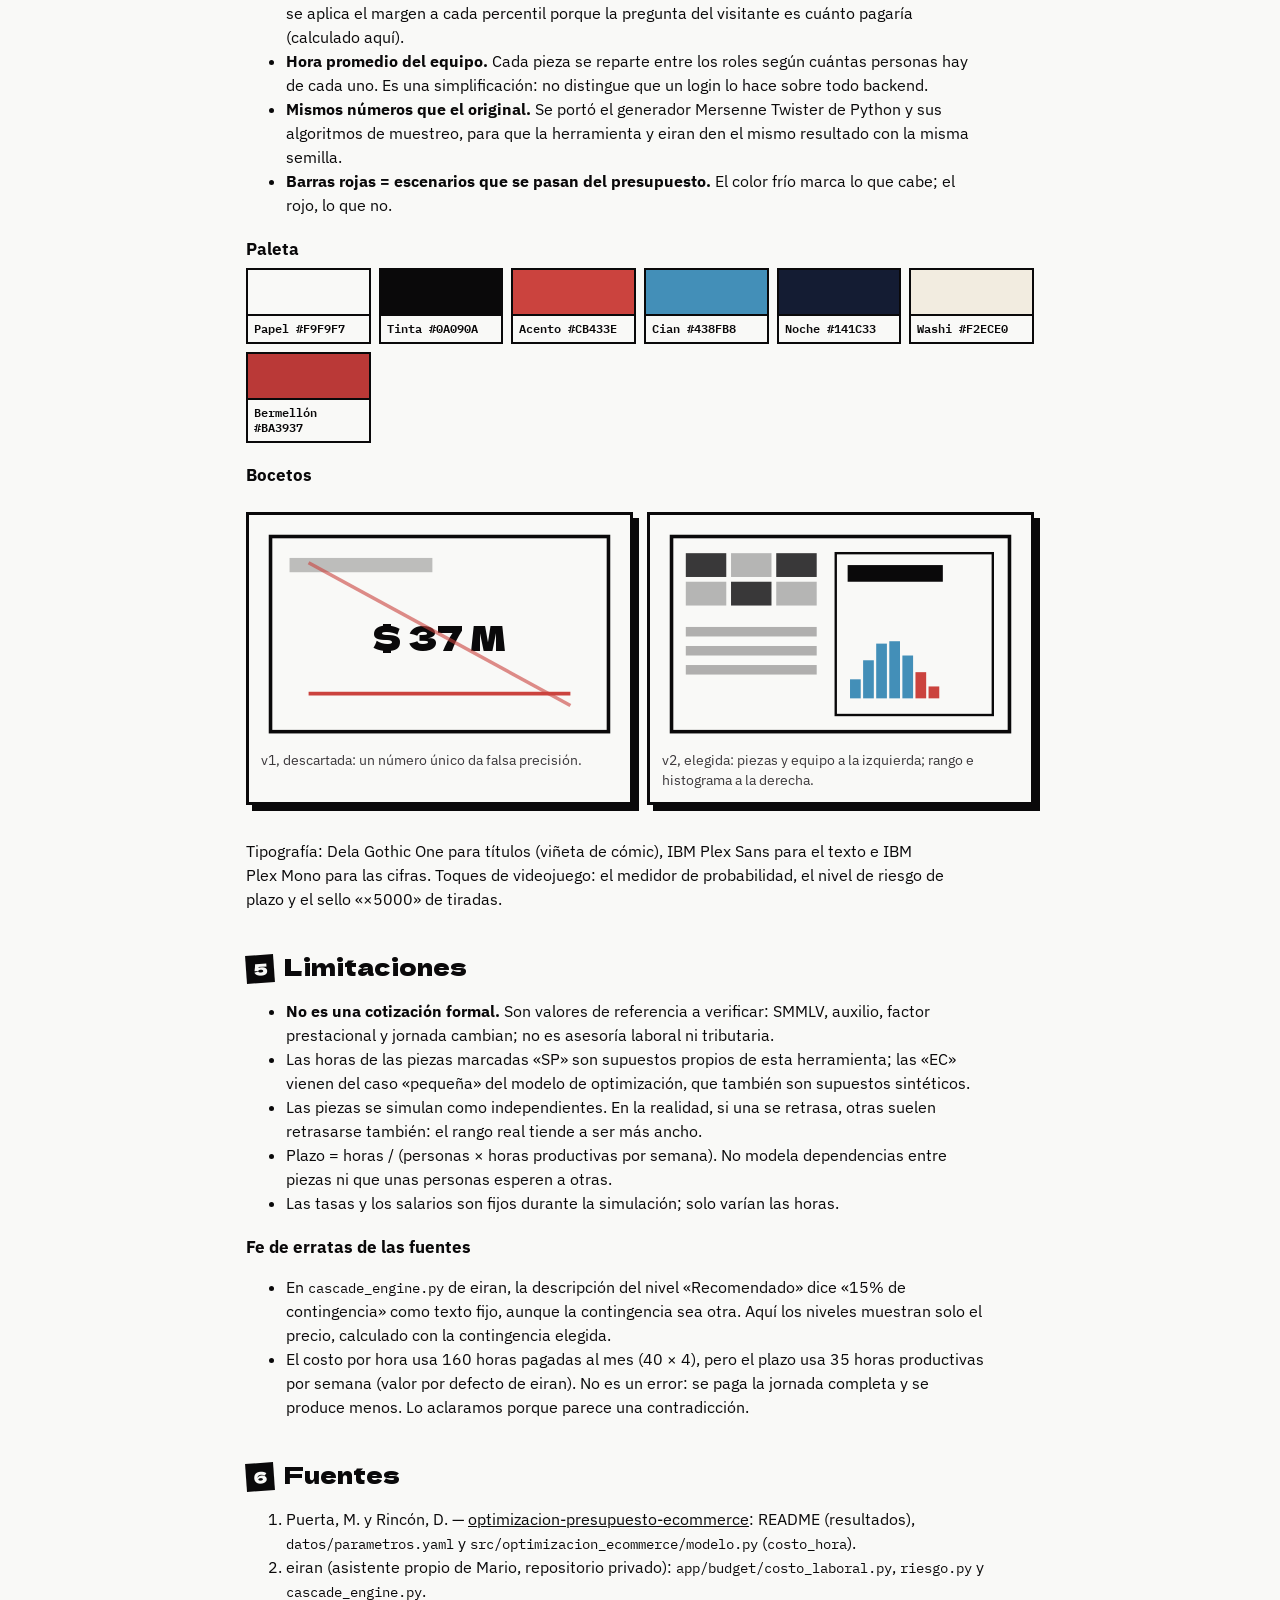
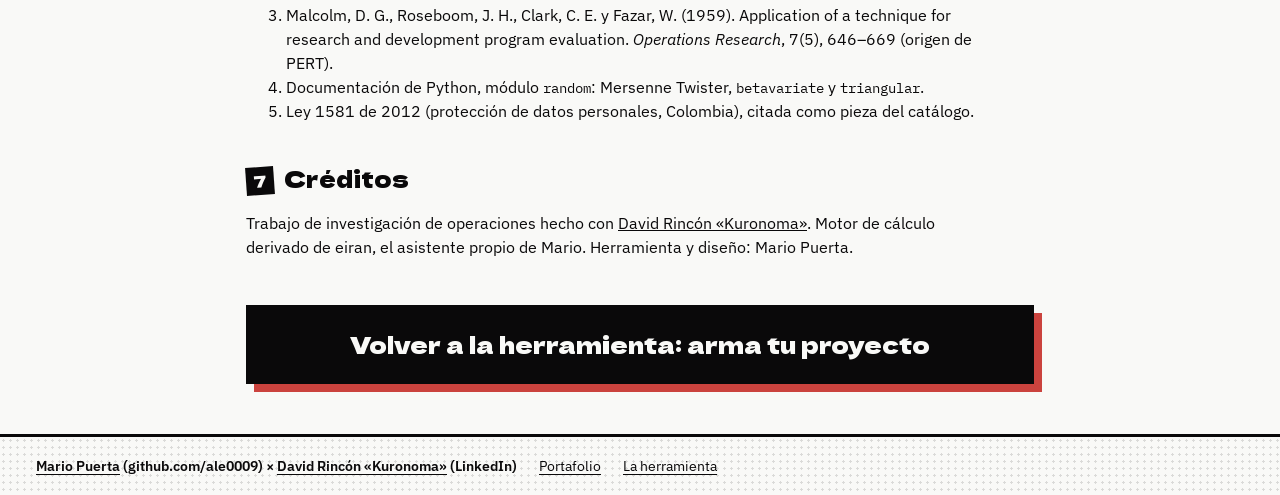
==== commit 2eed34cf: "Créditos: cada autor con su enlace (Mario → GitHub ale0009, David → LinkedIn)" ====
--- a/proceso/index.html
+++ b/proceso/index.html
@@ -164,9 +164,7 @@
   </main>
 
   <footer class="pie trama">
-    <span class="creditos">Mario Puerta × <a href="https://www.linkedin.com/in/davidalexanderrinconcorredorkuronoma/" rel="noopener">David Rincón «Kuronoma»</a></span>
-    <a href="https://github.com/ale0009" rel="noopener">github.com/ale0009</a>
-    <a href="#">Portafolio</a>
+    <span class="creditos"><a href="https://github.com/ale0009" target="_blank" rel="noopener">Mario Puerta</a> <span class="cuenta">(github.com/ale0009)</span> × <a href="https://www.linkedin.com/in/davidalexanderrinconcorredorkuronoma/" target="_blank" rel="noopener">David Rincón «Kuronoma»</a> <span class="cuenta">(LinkedIn)</span></span> <a href="#">Portafolio</a>
     <a href="../">La herramienta</a>
   </footer>
   <script type="module" src="../js/proceso.js"></script>
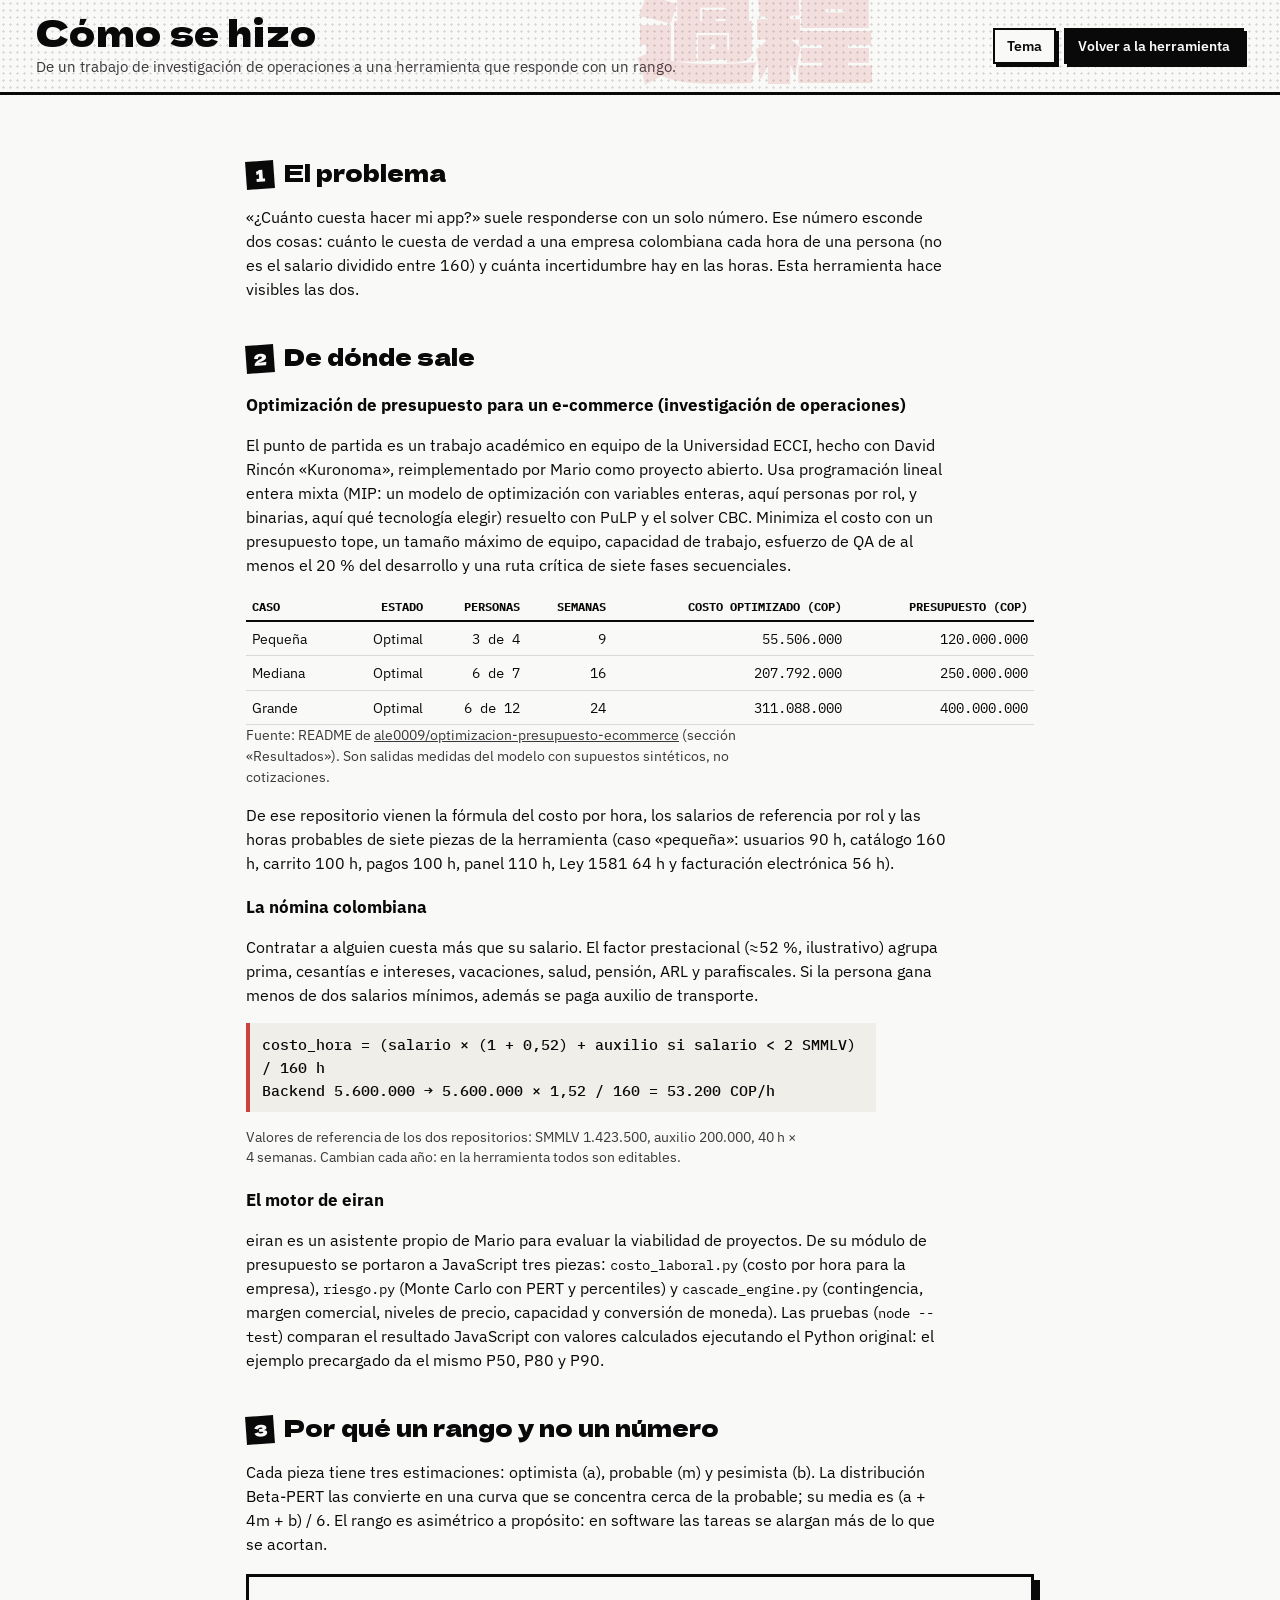
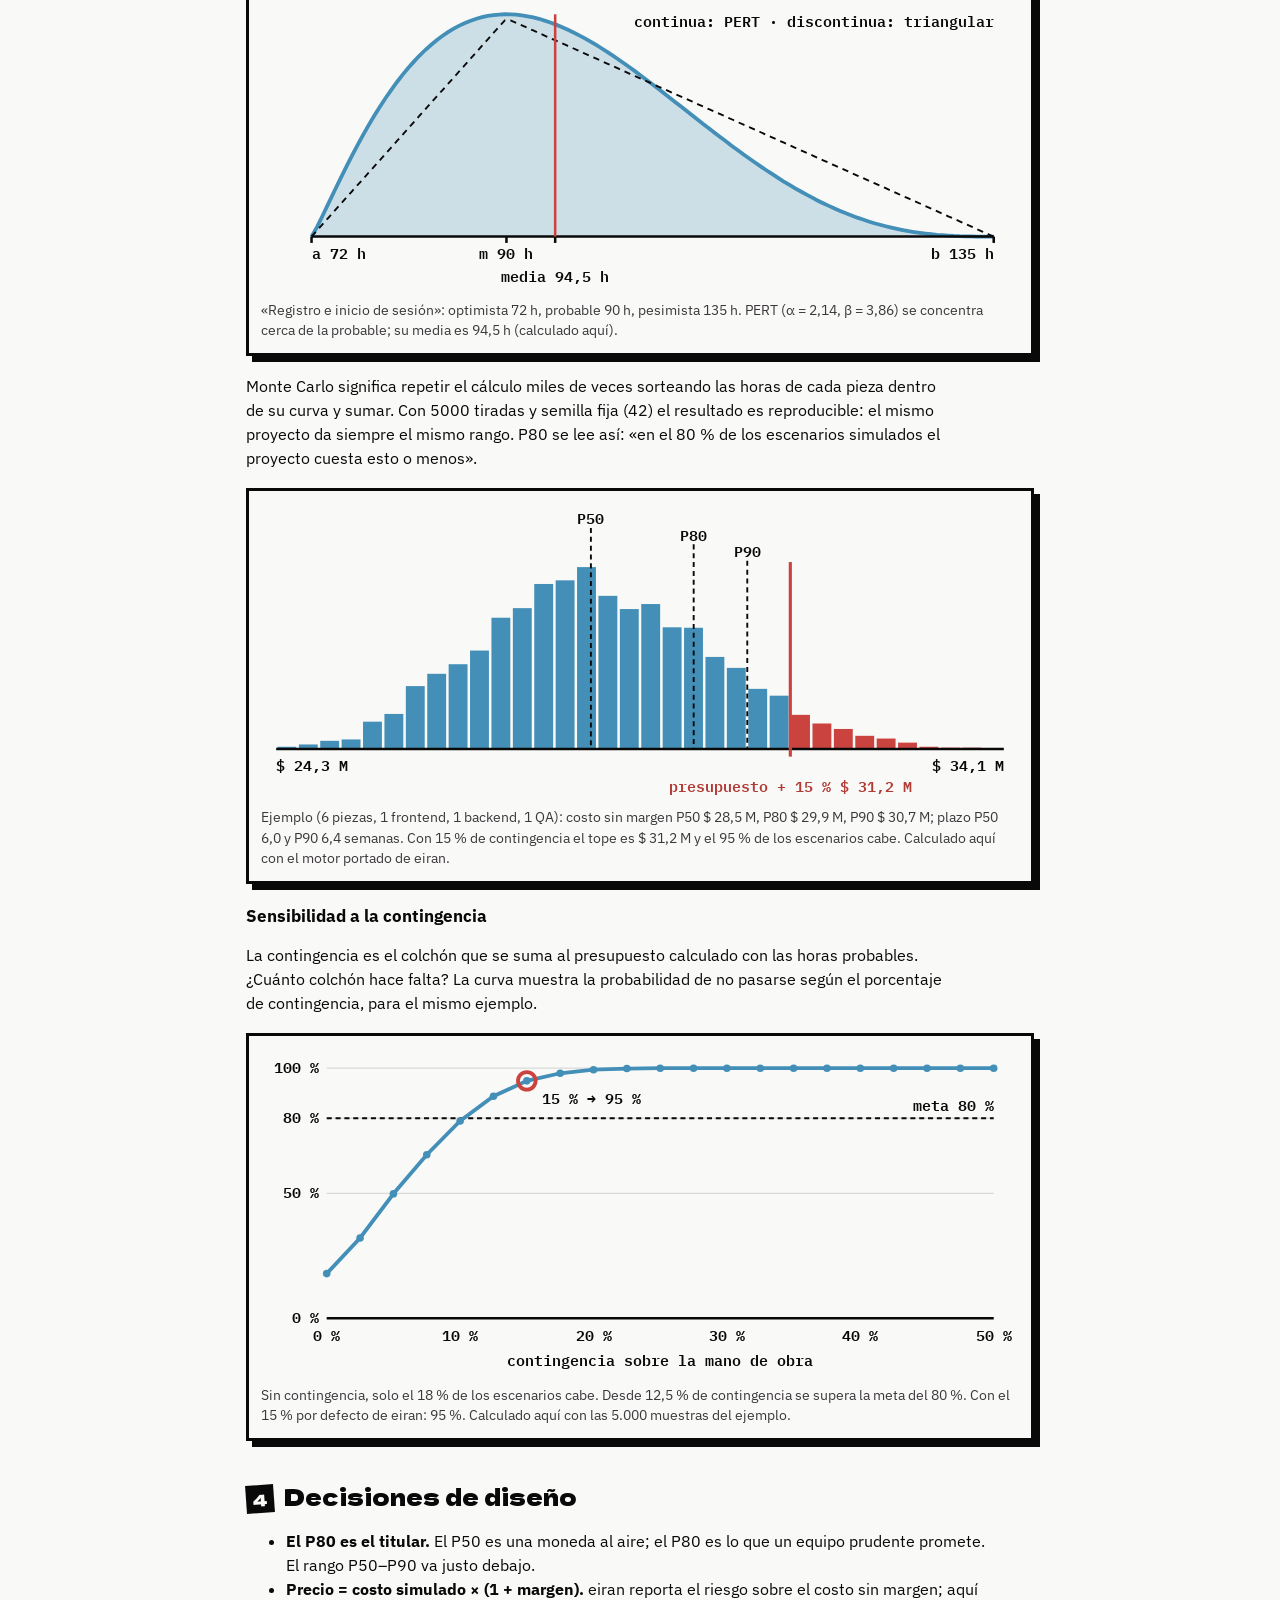
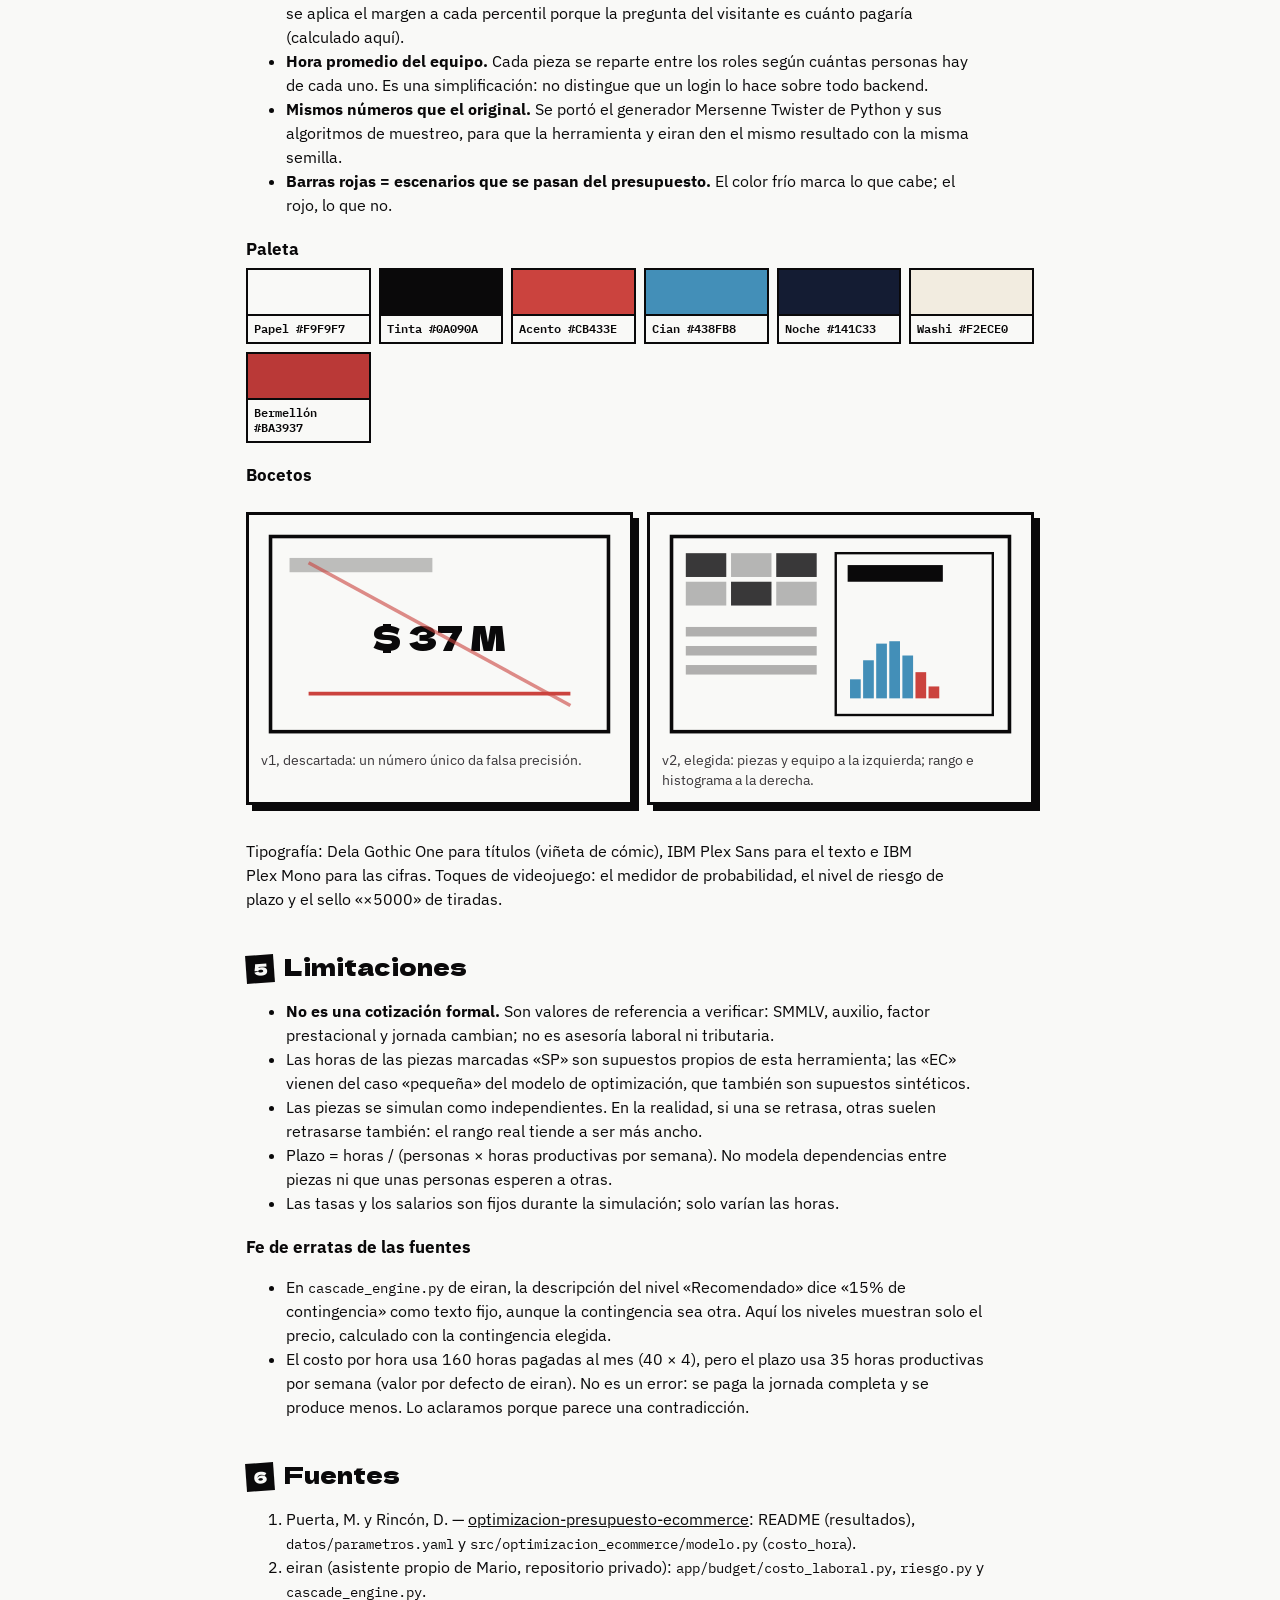
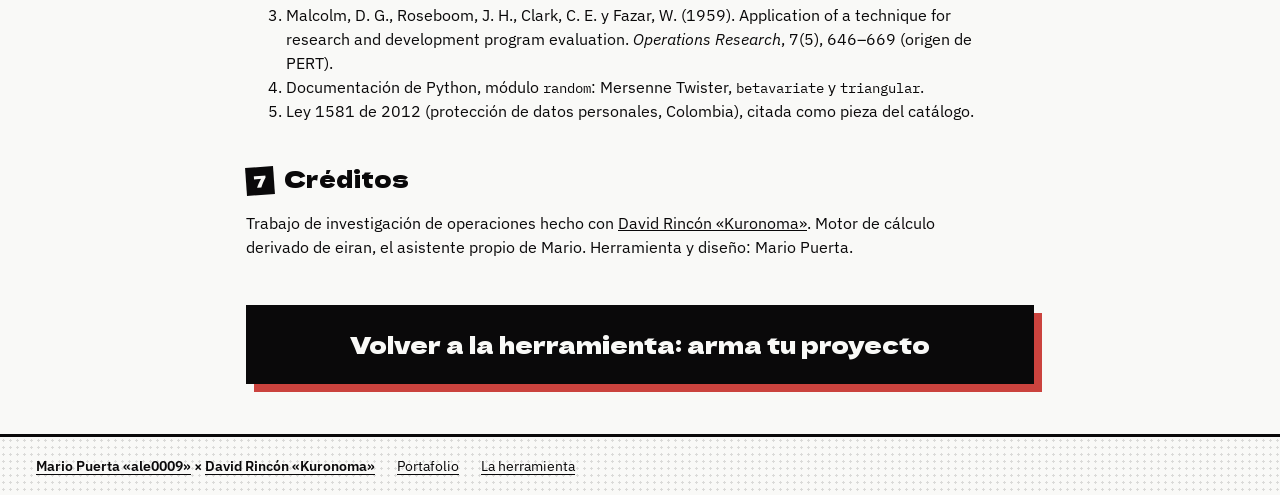
==== commit 1cd49868: "Créditos: Mario Puerta «ale0009» × David Rincón «Kuronoma»" ====
--- a/proceso/index.html
+++ b/proceso/index.html
@@ -164,7 +164,7 @@
   </main>
 
   <footer class="pie trama">
-    <span class="creditos"><a href="https://github.com/ale0009" target="_blank" rel="noopener">Mario Puerta</a> <span class="cuenta">(github.com/ale0009)</span> × <a href="https://www.linkedin.com/in/davidalexanderrinconcorredorkuronoma/" target="_blank" rel="noopener">David Rincón «Kuronoma»</a> <span class="cuenta">(LinkedIn)</span></span> <a href="#">Portafolio</a>
+    <span class="creditos"><a href="https://github.com/ale0009" target="_blank" rel="noopener">Mario Puerta «ale0009»</a> × <a href="https://www.linkedin.com/in/davidalexanderrinconcorredorkuronoma/" target="_blank" rel="noopener">David Rincón «Kuronoma»</a></span> <a href="#">Portafolio</a>
     <a href="../">La herramienta</a>
   </footer>
   <script type="module" src="../js/proceso.js"></script>
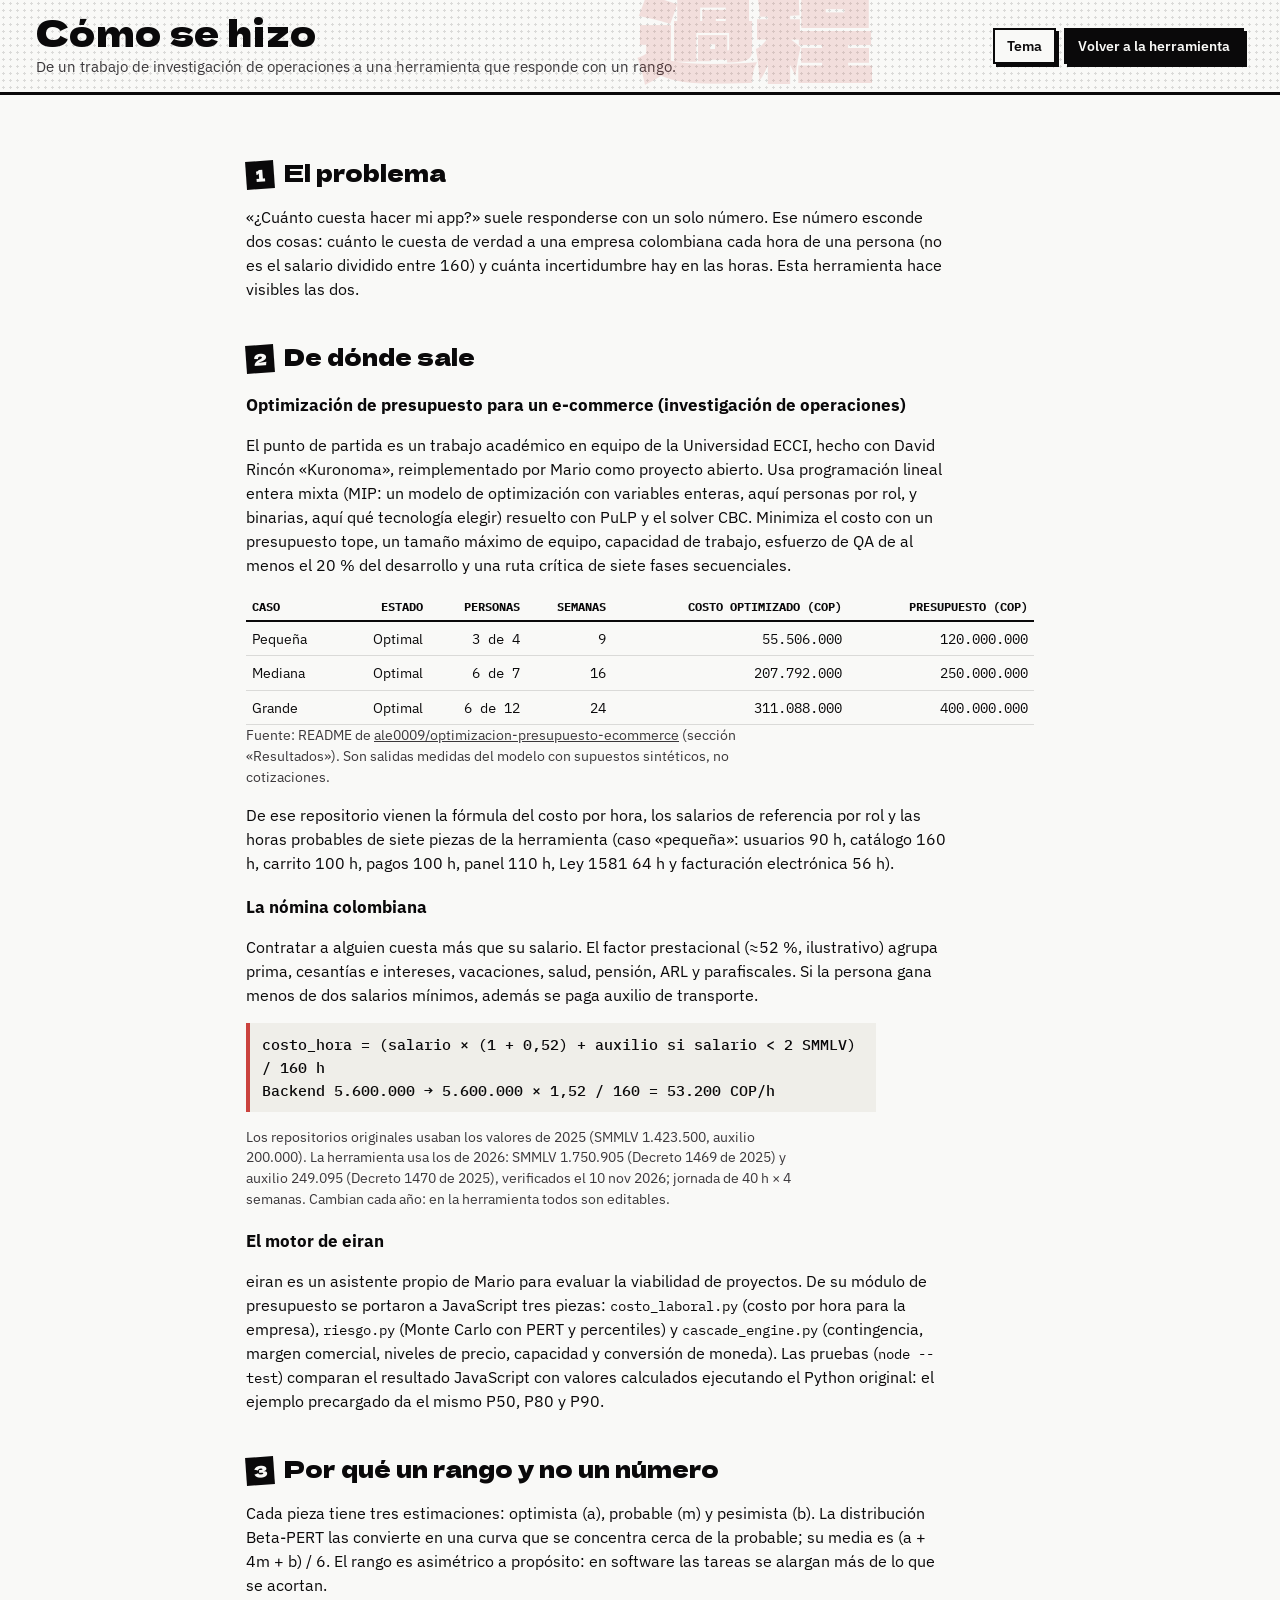
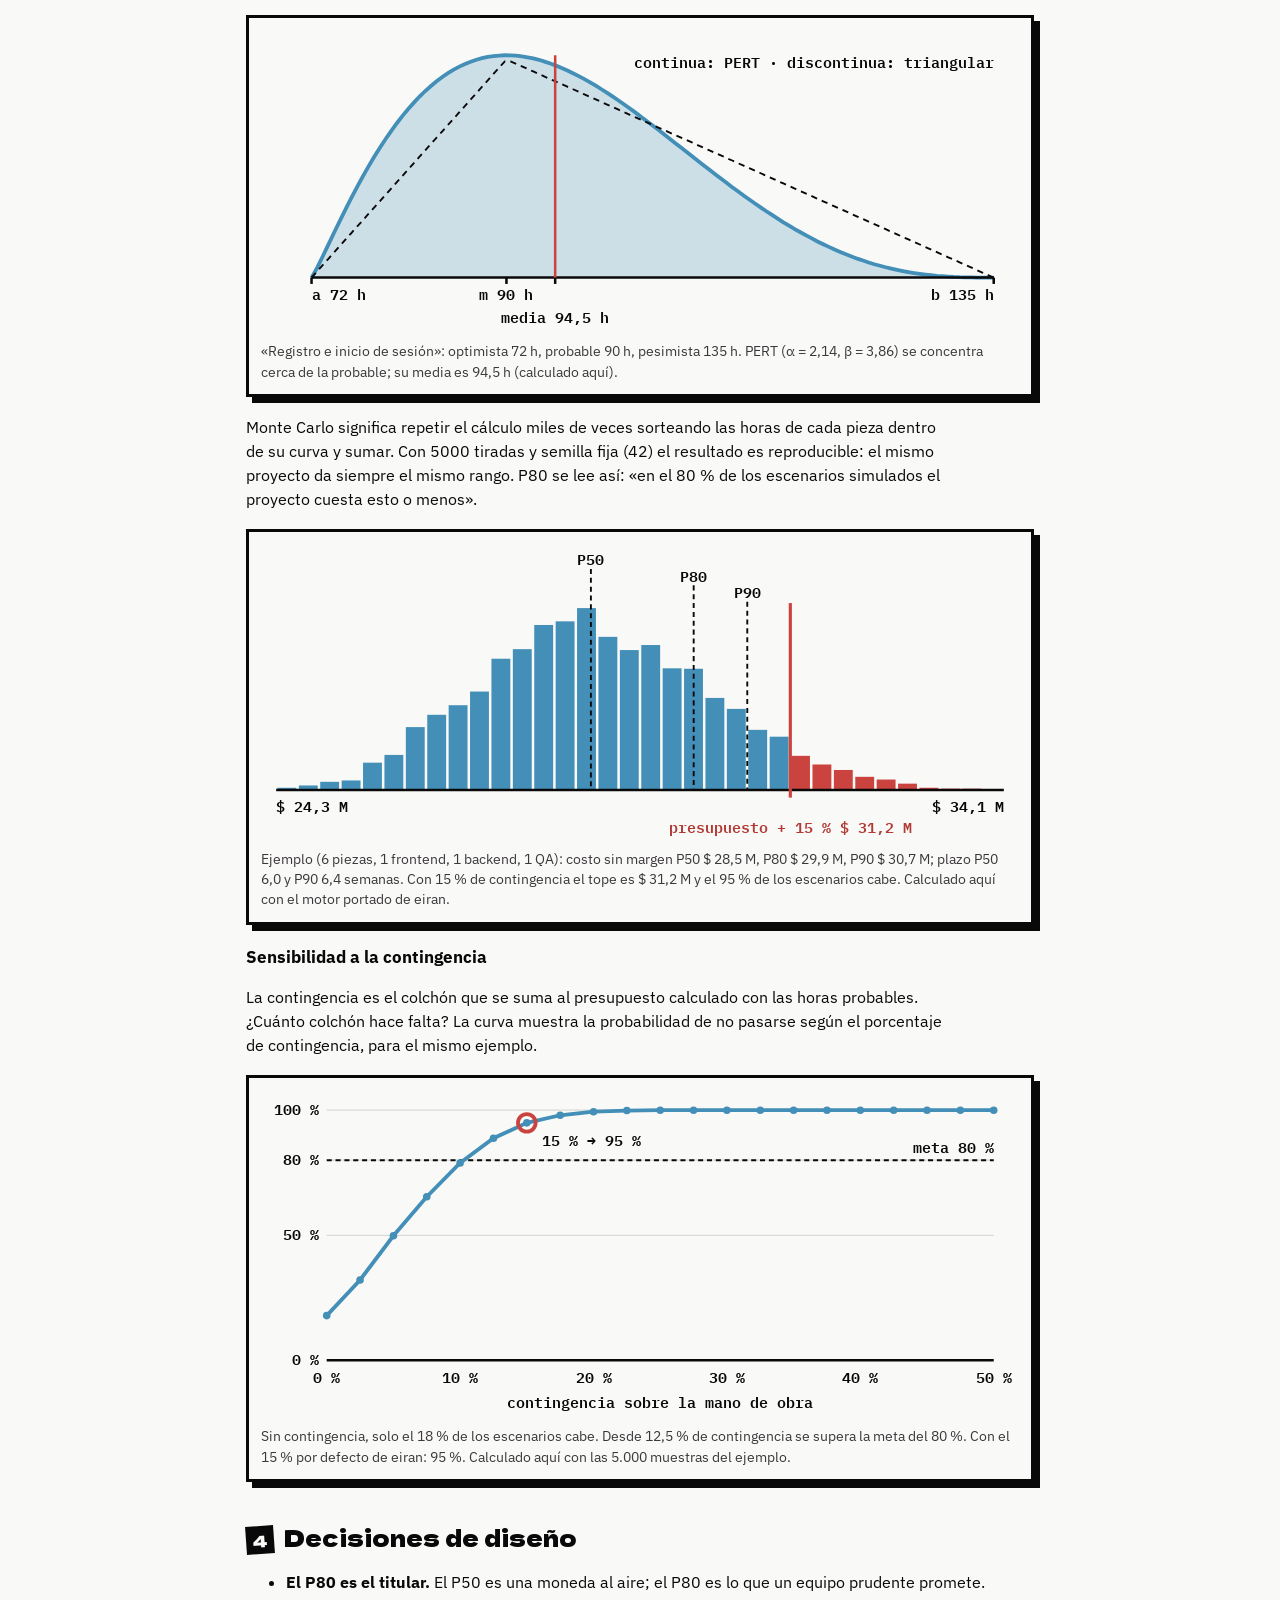
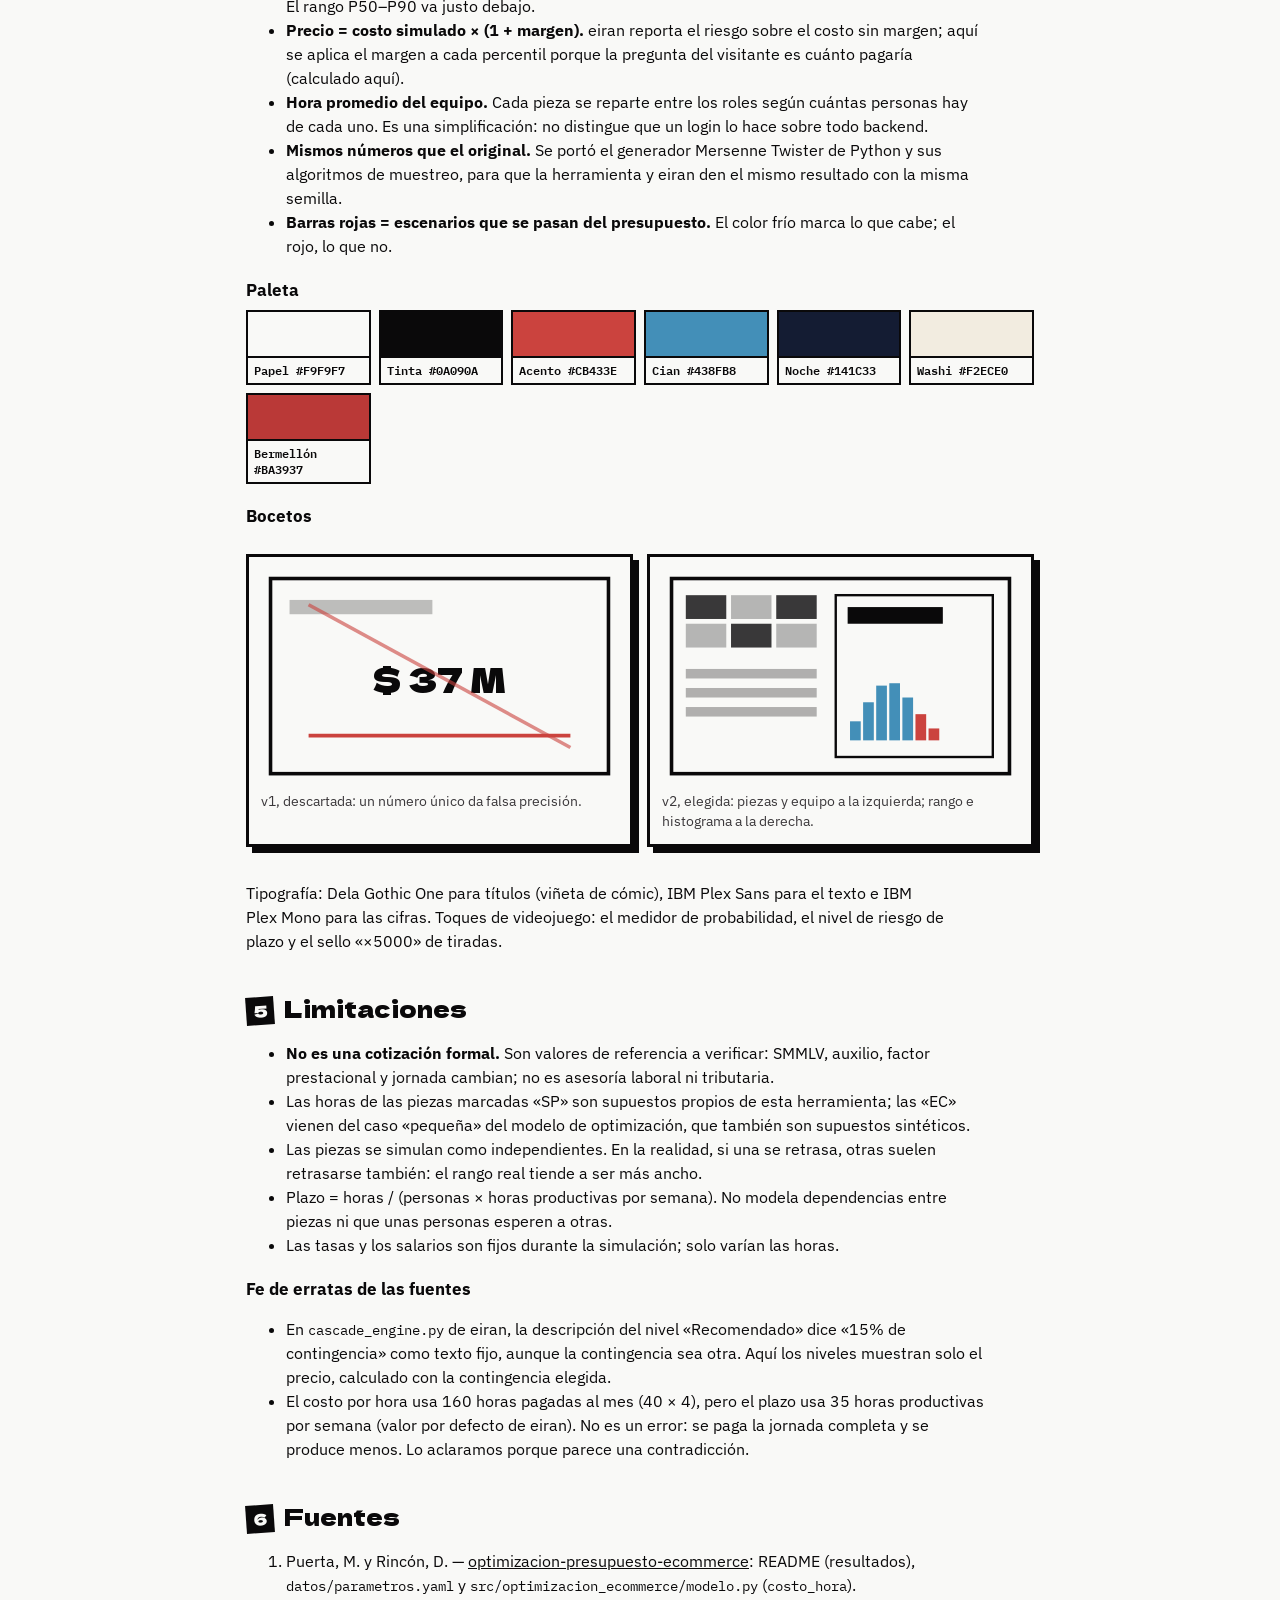
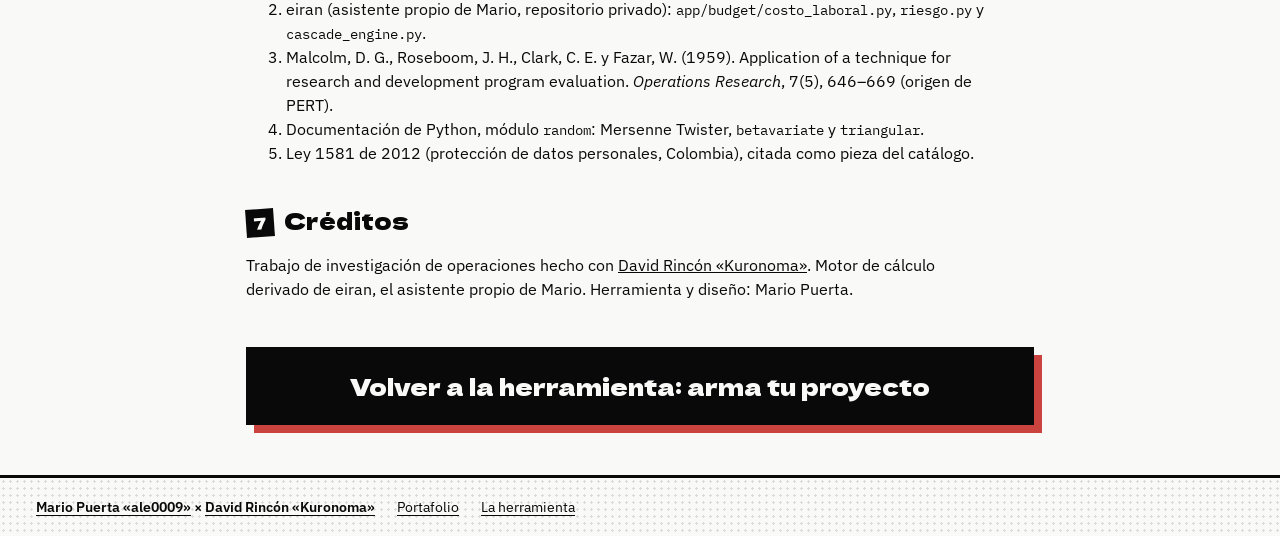
==== commit 2fca4add: "Valores 2026: SMMLV 1.750.905 y auxilio 249.095 con su decreto" ====
--- a/proceso/index.html
+++ b/proceso/index.html
@@ -55,7 +55,7 @@
       <h3>La nómina colombiana</h3>
       <p>Contratar a alguien cuesta más que su salario. El factor prestacional (≈52 %, ilustrativo) agrupa prima, cesantías e intereses, vacaciones, salud, pensión, ARL y parafiscales. Si la persona gana menos de dos salarios mínimos, además se paga auxilio de transporte.</p>
       <p class="formula">costo_hora = (salario × (1 + 0,52) + auxilio si salario &lt; 2 SMMLV) / 160 h<br>Backend 5.600.000 → 5.600.000 × 1,52 / 160 = 53.200 COP/h</p>
-      <p class="ayuda">Valores de referencia de los dos repositorios: SMMLV 1.423.500, auxilio 200.000, 40 h × 4 semanas. Cambian cada año: en la herramienta todos son editables.</p>
+      <p class="ayuda">Los repositorios originales usaban los valores de 2025 (SMMLV 1.423.500, auxilio 200.000). La herramienta usa los de 2026: SMMLV 1.750.905 (Decreto 1469 de 2025) y auxilio 249.095 (Decreto 1470 de 2025), verificados el 10 nov 2026; jornada de 40 h × 4 semanas. Cambian cada año: en la herramienta todos son editables.</p>
 
       <h3>El motor de eiran</h3>
       <p>eiran es un asistente propio de Mario para evaluar la viabilidad de proyectos. De su módulo de presupuesto se portaron a JavaScript tres piezas: <code>costo_laboral.py</code> (costo por hora para la empresa), <code>riesgo.py</code> (Monte Carlo con PERT y percentiles) y <code>cascade_engine.py</code> (contingencia, margen comercial, niveles de precio, capacidad y conversión de moneda). Las pruebas (<code>node --test</code>) comparan el resultado JavaScript con valores calculados ejecutando el Python original: el ejemplo precargado da el mismo P50, P80 y P90.</p>
